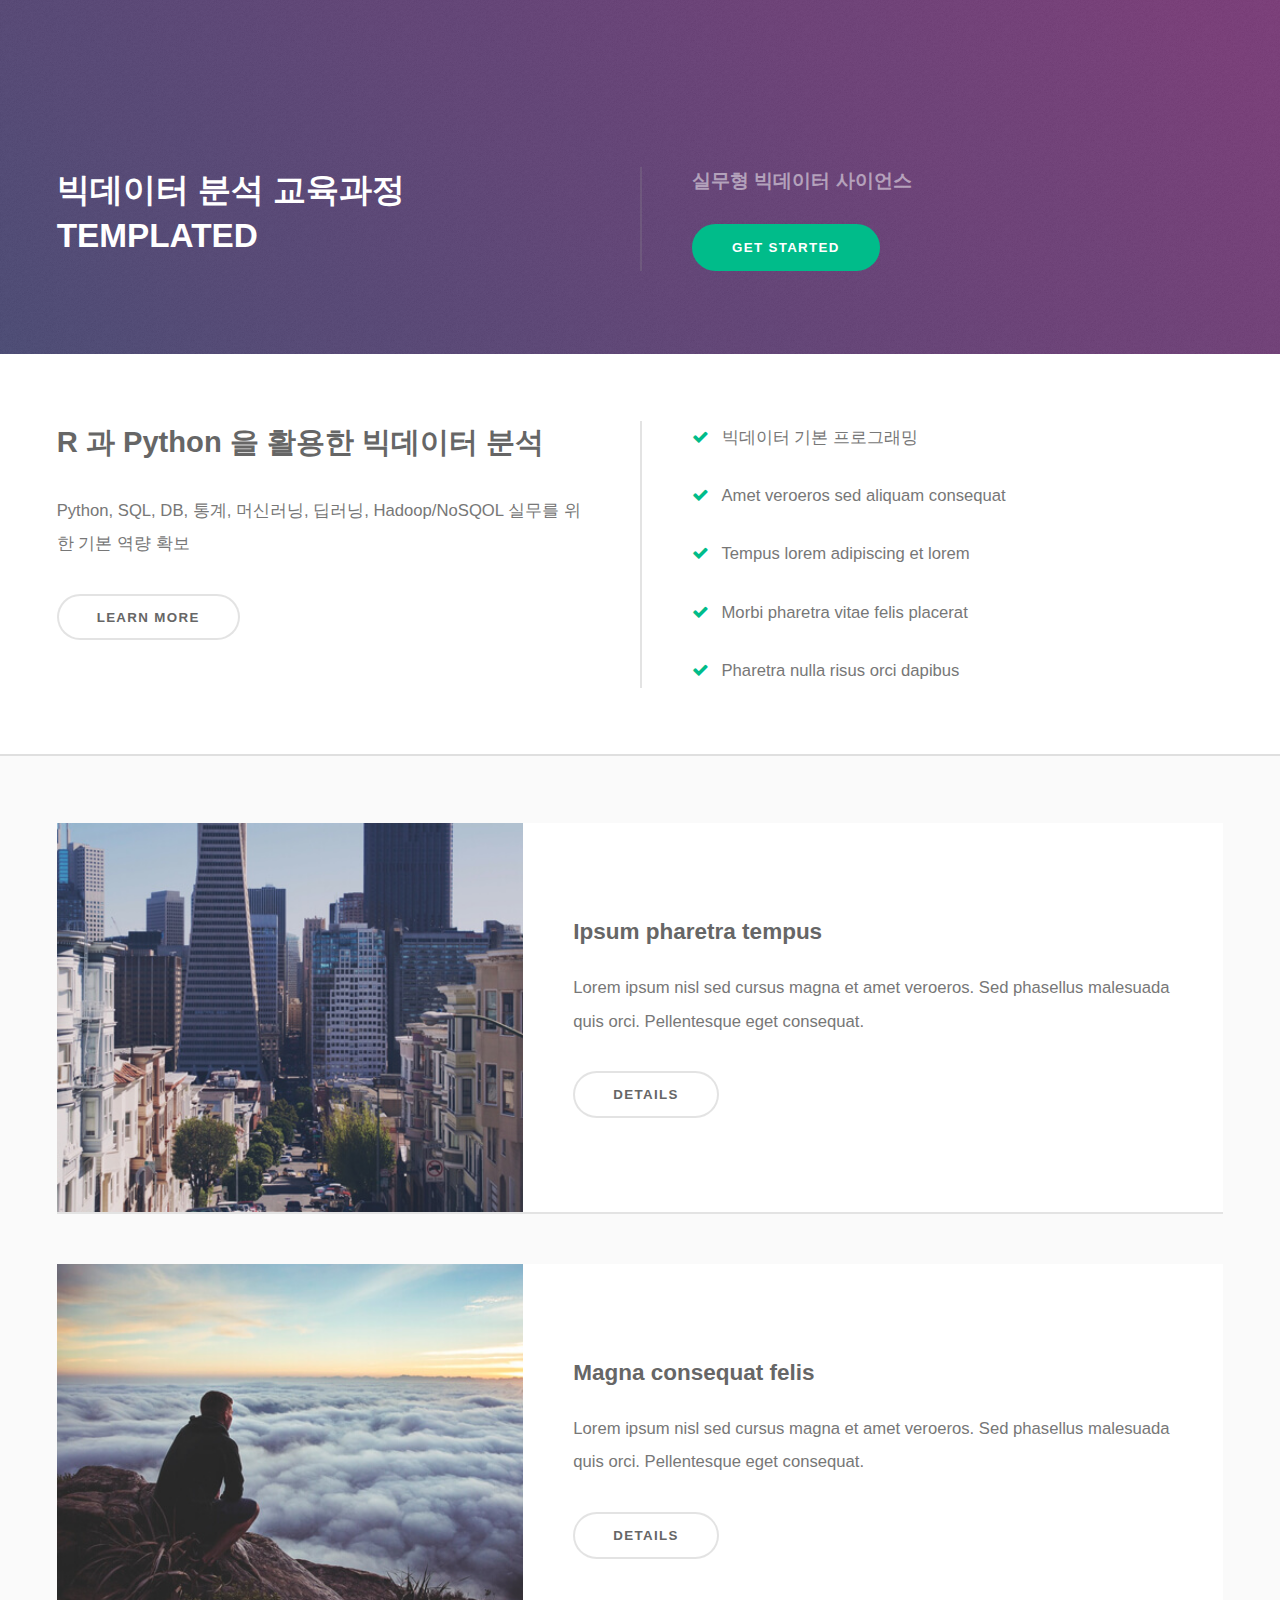
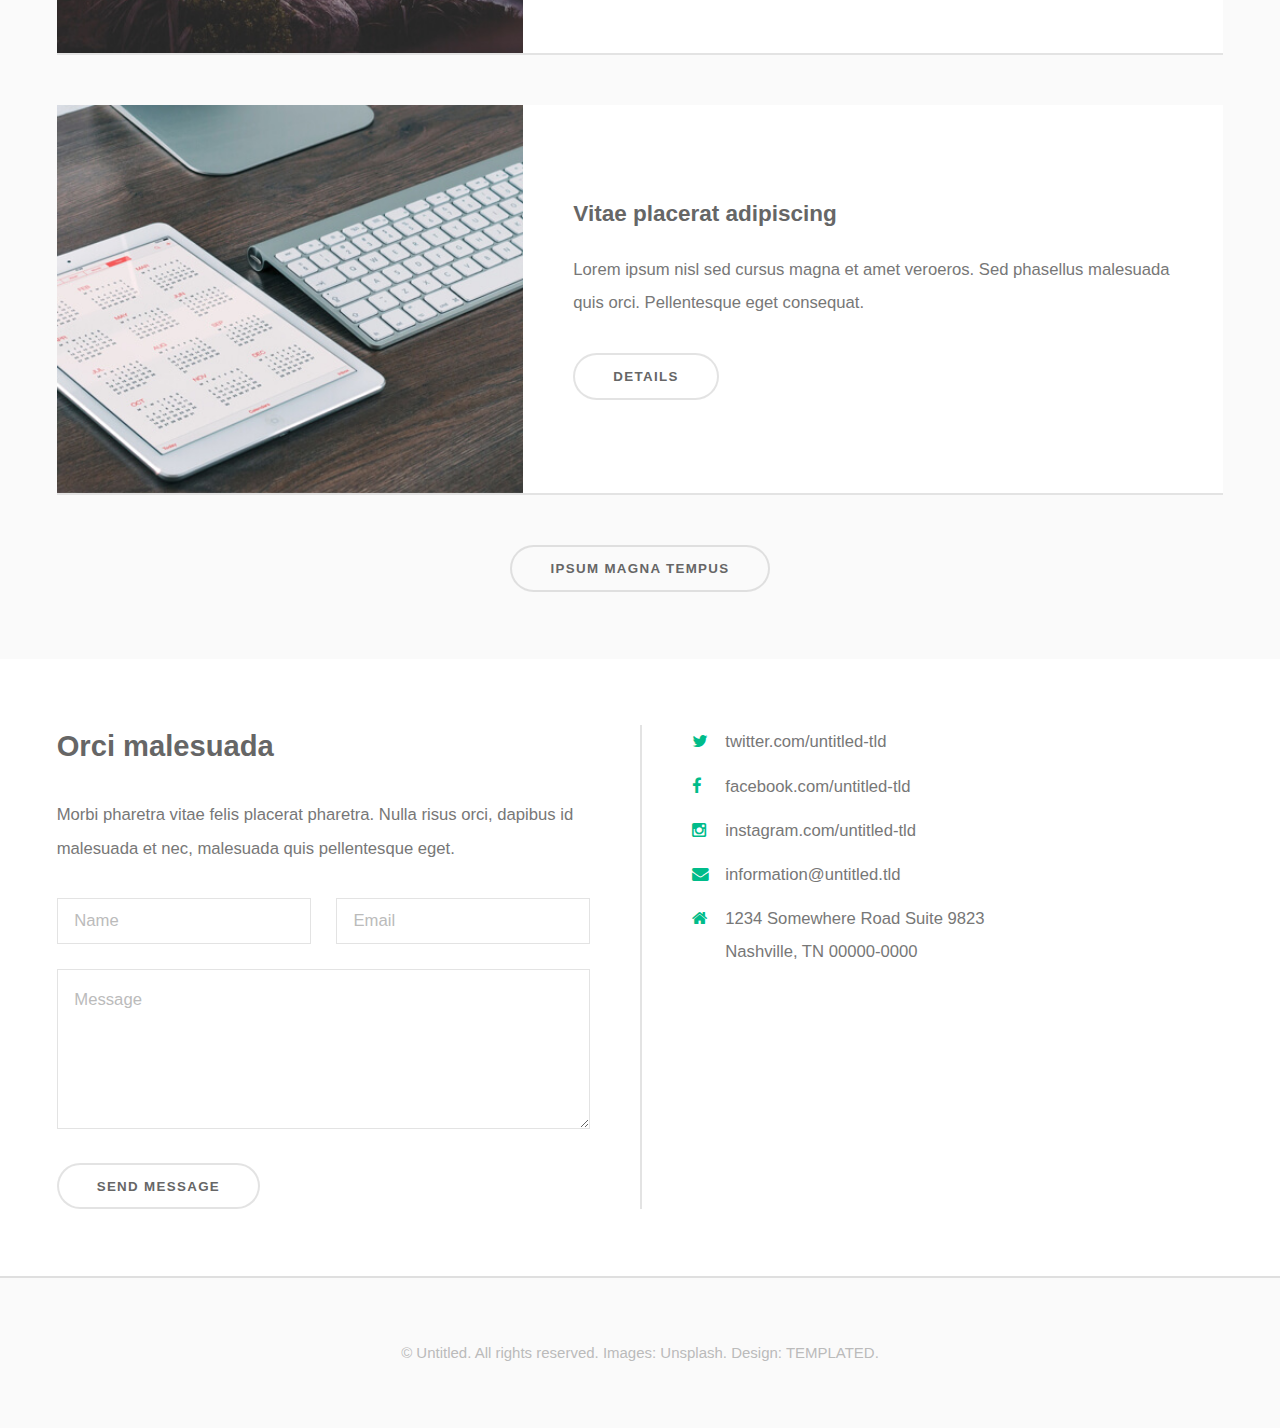
==== index.html @ 3f47027a "Update index.html" ====
<!DOCTYPE HTML>
<!--
	Prism by TEMPLATED
	templated.co @templatedco
	Released for free under the Creative Commons Attribution 3.0 license (templated.co/license)
-->
<html>
	<head>
		<title>My portfolio</title>
		<meta charset="utf-8" />
		<meta name="viewport" content="width=device-width, initial-scale=1" />
		<!--[if lte IE 8]><script src="assets/js/ie/html5shiv.js"></script><![endif]-->
		<link rel="stylesheet" href="assets/css/main.css" />
		<!--[if lte IE 9]><link rel="stylesheet" href="assets/css/ie9.css" /><![endif]-->
	</head>
	<body>

		<!-- Banner -->
			<section id="banner">
				<div class="inner split">
					<section>
						<h2>빅데이터 분석 교육과정 <a href="http://templated.co">TEMPLATED</a></h2>
					</section>
					<section>
						<p>실무형 빅데이터 사이언스</p>
						<ul class="actions">
							<li><a href="#" class="button special">Get started</a></li>
						</ul>
					</section>
				</div>
			</section>

		<!-- One -->
			<section id="one" class="wrapper">
				<div class="inner split">
					<section>
						<h2>R 과 Python 을 활용한 빅데이터 분석</h2>
						<p>Python, SQL, DB, 통계, 머신러닝, 딥러닝, Hadoop/NoSQOL 실무를 위한 기본 역량 확보</p>
						<ul class="actions">
							<li><a href="#" class="button alt">Learn more</a></li>
						</ul>
					</section>
					<section>
						<ul class="checklist">
							<li>빅데이터 기본 프로그래밍</li>
							<li>Amet veroeros sed aliquam consequat</li>
							<li>Tempus lorem adipiscing et lorem</li>
							<li>Morbi pharetra vitae felis placerat</li>
							<li>Pharetra nulla risus orci dapibus</li>
						</ul>
					</section>
				</div>
			</section>

		<!-- Two -->
			<section id="two" class="wrapper style2 alt">
				<div class="inner">
					<div class="spotlight">
						<div class="image">
							<img src="images/pic01.jpg" alt="" />
						</div>
						<div class="content">
							<h3>Ipsum pharetra tempus</h3>
							<p>Lorem ipsum nisl sed cursus magna et amet veroeros. Sed phasellus malesuada quis orci. Pellentesque eget consequat.</p>
							<ul class="actions">
								<li><a href="#" class="button alt">Details</a></li>
							</ul>
						</div>
					</div>
					<div class="spotlight">
						<div class="image">
							<img src="images/pic02.jpg" alt="" />
						</div>
						<div class="content">
							<h3>Magna consequat felis</h3>
							<p>Lorem ipsum nisl sed cursus magna et amet veroeros. Sed phasellus malesuada quis orci. Pellentesque eget consequat.</p>
							<ul class="actions">
								<li><a href="#" class="button alt">Details</a></li>
							</ul>
						</div>
					</div>
					<div class="spotlight">
						<div class="image">
							<img src="images/pic03.jpg" alt="" />
						</div>
						<div class="content">
							<h3>Vitae placerat adipiscing</h3>
							<p>Lorem ipsum nisl sed cursus magna et amet veroeros. Sed phasellus malesuada quis orci. Pellentesque eget consequat.</p>
							<ul class="actions">
								<li><a href="#" class="button alt">Details</a></li>
							</ul>
						</div>
					</div>
					<ul class="actions special">
						<li><a href="#" class="button alt">Ipsum magna tempus</a></li>
					</ul>
				</div>
			</section>

		<!-- Contact -->
			<section id="contact" class="wrapper">
				<div class="inner split">
					<section>
						<h2>Orci malesuada</h2>
						<p>Morbi pharetra vitae felis placerat pharetra. Nulla risus orci, dapibus id malesuada et nec, malesuada quis pellentesque eget.</p>
						<form action="#" class="alt" method="POST">
							<div class="row uniform">
								<div class="6u 12u$(xsmall)">
									<input name="name" placeholder="Name" type="text">
								</div>
								<div class="6u$ 12u$(xsmall)">
									<input name="email" placeholder="Email" type="email">
								</div>
								<div class="12u$">
									<textarea name="message" placeholder="Message" rows="4"></textarea>
 								</div>
 							</div>
 							<ul class="actions">
 								<li><input class="alt" value="Send message" type="submit"></li>
 							</ul>
 						</form>
					</section>
					<section>
						<ul class="contact">
							<li class="fa-twitter"><a href="#">twitter.com/untitled-tld</a></li>
							<li class="fa-facebook"><a href="#">facebook.com/untitled-tld</a></li>
							<li class="fa-instagram"><a href="#">instagram.com/untitled-tld</a></li>
							<li class="fa-envelope"><a href="#">information@untitled.tld</a></li>
							<li class="fa-home">1234 Somewhere Road Suite 9823<br/>Nashville, TN 00000-0000</li>
						</ul>
					</section>
				</div>
			</section>

		<!-- Footer -->
			<footer id="footer">
				<div class="copyright">
					&copy; Untitled. All rights reserved. Images: <a href="http://unsplash.com">Unsplash</a>. Design: <a href="http://templated.co">TEMPLATED</a>.
				</div>
			</footer>

		<!-- Scripts -->
			<script src="assets/js/jquery.min.js"></script>
			<script src="assets/js/skel.min.js"></script>
			<script src="assets/js/util.js"></script>
			<!--[if lte IE 8]><script src="assets/js/ie/respond.min.js"></script><![endif]-->
			<script src="assets/js/main.js"></script>

	</body>
</html>
---- assets/css/main.css ----
@import url(font-awesome.min.css);

/*
	Prism by TEMPLATED
	templated.co @templatedco
	Released for free under the Creative Commons Attribution 3.0 license (templated.co/license)
*/

/* Reset */

	html, body, div, span, applet, object, iframe, h1, h2, h3, h4, h5, h6, p, blockquote, pre, a, abbr, acronym, address, big, cite, code, del, dfn, em, img, ins, kbd, q, s, samp, small, strike, strong, sub, sup, tt, var, b, u, i, center, dl, dt, dd, ol, ul, li, fieldset, form, label, legend, table, caption, tbody, tfoot, thead, tr, th, td, article, aside, canvas, details, embed, figure, figcaption, footer, header, hgroup, menu, nav, output, ruby, section, summary, time, mark, audio, video {
		margin: 0;
		padding: 0;
		border: 0;
		font-size: 100%;
		font: inherit;
		vertical-align: baseline;
	}

	article, aside, details, figcaption, figure, footer, header, hgroup, menu, nav, section {
		display: block;
	}

	body {
		line-height: 1;
	}

	ol, ul {
		list-style: none;
	}

	blockquote, q {
		quotes: none;
	}

	blockquote:before, blockquote:after, q:before, q:after {
		content: '';
		content: none;
	}

	table {
		border-collapse: collapse;
		border-spacing: 0;
	}

	body {
		-webkit-text-size-adjust: none;
	}

/* Box Model */

	*, *:before, *:after {
		-moz-box-sizing: border-box;
		-webkit-box-sizing: border-box;
		box-sizing: border-box;
	}

/* Grid */

	.row {
		border-bottom: solid 1px transparent;
		-moz-box-sizing: border-box;
		-webkit-box-sizing: border-box;
		box-sizing: border-box;
	}

	.row > * {
		float: left;
		-moz-box-sizing: border-box;
		-webkit-box-sizing: border-box;
		box-sizing: border-box;
	}

	.row:after, .row:before {
		content: '';
		display: block;
		clear: both;
		height: 0;
	}

	.row.uniform > * > :first-child {
		margin-top: 0;
	}

	.row.uniform > * > :last-child {
		margin-bottom: 0;
	}

	.row.\30 \25 > * {
		padding: 0 0 0 0em;
	}

	.row.\30 \25 {
		margin: 0 0 -1px 0em;
	}

	.row.uniform.\30 \25 > * {
		padding: 0em 0 0 0em;
	}

	.row.uniform.\30 \25 {
		margin: 0em 0 -1px 0em;
	}

	.row > * {
		padding: 0 0 0 2em;
	}

	.row {
		margin: 0 0 -1px -2em;
	}

	.row.uniform > * {
		padding: 2em 0 0 2em;
	}

	.row.uniform {
		margin: -2em 0 -1px -2em;
	}

	.row.\32 00\25 > * {
		padding: 0 0 0 4em;
	}

	.row.\32 00\25 {
		margin: 0 0 -1px -4em;
	}

	.row.uniform.\32 00\25 > * {
		padding: 4em 0 0 4em;
	}

	.row.uniform.\32 00\25 {
		margin: -4em 0 -1px -4em;
	}

	.row.\31 50\25 > * {
		padding: 0 0 0 3em;
	}

	.row.\31 50\25 {
		margin: 0 0 -1px -3em;
	}

	.row.uniform.\31 50\25 > * {
		padding: 3em 0 0 3em;
	}

	.row.uniform.\31 50\25 {
		margin: -3em 0 -1px -3em;
	}

	.row.\35 0\25 > * {
		padding: 0 0 0 1em;
	}

	.row.\35 0\25 {
		margin: 0 0 -1px -1em;
	}

	.row.uniform.\35 0\25 > * {
		padding: 1em 0 0 1em;
	}

	.row.uniform.\35 0\25 {
		margin: -1em 0 -1px -1em;
	}

	.row.\32 5\25 > * {
		padding: 0 0 0 0.5em;
	}

	.row.\32 5\25 {
		margin: 0 0 -1px -0.5em;
	}

	.row.uniform.\32 5\25 > * {
		padding: 0.5em 0 0 0.5em;
	}

	.row.uniform.\32 5\25 {
		margin: -0.5em 0 -1px -0.5em;
	}

	.\31 2u, .\31 2u\24 {
		width: 100%;
		clear: none;
		margin-left: 0;
	}

	.\31 1u, .\31 1u\24 {
		width: 91.6666666667%;
		clear: none;
		margin-left: 0;
	}

	.\31 0u, .\31 0u\24 {
		width: 83.3333333333%;
		clear: none;
		margin-left: 0;
	}

	.\39 u, .\39 u\24 {
		width: 75%;
		clear: none;
		margin-left: 0;
	}

	.\38 u, .\38 u\24 {
		width: 66.6666666667%;
		clear: none;
		margin-left: 0;
	}

	.\37 u, .\37 u\24 {
		width: 58.3333333333%;
		clear: none;
		margin-left: 0;
	}

	.\36 u, .\36 u\24 {
		width: 50%;
		clear: none;
		margin-left: 0;
	}

	.\35 u, .\35 u\24 {
		width: 41.6666666667%;
		clear: none;
		margin-left: 0;
	}

	.\34 u, .\34 u\24 {
		width: 33.3333333333%;
		clear: none;
		margin-left: 0;
	}

	.\33 u, .\33 u\24 {
		width: 25%;
		clear: none;
		margin-left: 0;
	}

	.\32 u, .\32 u\24 {
		width: 16.6666666667%;
		clear: none;
		margin-left: 0;
	}

	.\31 u, .\31 u\24 {
		width: 8.3333333333%;
		clear: none;
		margin-left: 0;
	}

	.\31 2u\24 + *,
	.\31 1u\24 + *,
	.\31 0u\24 + *,
	.\39 u\24 + *,
	.\38 u\24 + *,
	.\37 u\24 + *,
	.\36 u\24 + *,
	.\35 u\24 + *,
	.\34 u\24 + *,
	.\33 u\24 + *,
	.\32 u\24 + *,
	.\31 u\24 + * {
		clear: left;
	}

	.\-11u {
		margin-left: 91.66667%;
	}

	.\-10u {
		margin-left: 83.33333%;
	}

	.\-9u {
		margin-left: 75%;
	}

	.\-8u {
		margin-left: 66.66667%;
	}

	.\-7u {
		margin-left: 58.33333%;
	}

	.\-6u {
		margin-left: 50%;
	}

	.\-5u {
		margin-left: 41.66667%;
	}

	.\-4u {
		margin-left: 33.33333%;
	}

	.\-3u {
		margin-left: 25%;
	}

	.\-2u {
		margin-left: 16.66667%;
	}

	.\-1u {
		margin-left: 8.33333%;
	}

	@media screen and (max-width: 1680px) {

		.row > * {
			padding: 0 0 0 2em;
		}

		.row {
			margin: 0 0 -1px -2em;
		}

		.row.uniform > * {
			padding: 2em 0 0 2em;
		}

		.row.uniform {
			margin: -2em 0 -1px -2em;
		}

		.row.\32 00\25 > * {
			padding: 0 0 0 4em;
		}

		.row.\32 00\25 {
			margin: 0 0 -1px -4em;
		}

		.row.uniform.\32 00\25 > * {
			padding: 4em 0 0 4em;
		}

		.row.uniform.\32 00\25 {
			margin: -4em 0 -1px -4em;
		}

		.row.\31 50\25 > * {
			padding: 0 0 0 3em;
		}

		.row.\31 50\25 {
			margin: 0 0 -1px -3em;
		}

		.row.uniform.\31 50\25 > * {
			padding: 3em 0 0 3em;
		}

		.row.uniform.\31 50\25 {
			margin: -3em 0 -1px -3em;
		}

		.row.\35 0\25 > * {
			padding: 0 0 0 1em;
		}

		.row.\35 0\25 {
			margin: 0 0 -1px -1em;
		}

		.row.uniform.\35 0\25 > * {
			padding: 1em 0 0 1em;
		}

		.row.uniform.\35 0\25 {
			margin: -1em 0 -1px -1em;
		}

		.row.\32 5\25 > * {
			padding: 0 0 0 0.5em;
		}

		.row.\32 5\25 {
			margin: 0 0 -1px -0.5em;
		}

		.row.uniform.\32 5\25 > * {
			padding: 0.5em 0 0 0.5em;
		}

		.row.uniform.\32 5\25 {
			margin: -0.5em 0 -1px -0.5em;
		}

		.\31 2u\28xlarge\29, .\31 2u\24\28xlarge\29 {
			width: 100%;
			clear: none;
			margin-left: 0;
		}

		.\31 1u\28xlarge\29, .\31 1u\24\28xlarge\29 {
			width: 91.6666666667%;
			clear: none;
			margin-left: 0;
		}

		.\31 0u\28xlarge\29, .\31 0u\24\28xlarge\29 {
			width: 83.3333333333%;
			clear: none;
			margin-left: 0;
		}

		.\39 u\28xlarge\29, .\39 u\24\28xlarge\29 {
			width: 75%;
			clear: none;
			margin-left: 0;
		}

		.\38 u\28xlarge\29, .\38 u\24\28xlarge\29 {
			width: 66.6666666667%;
			clear: none;
			margin-left: 0;
		}

		.\37 u\28xlarge\29, .\37 u\24\28xlarge\29 {
			width: 58.3333333333%;
			clear: none;
			margin-left: 0;
		}

		.\36 u\28xlarge\29, .\36 u\24\28xlarge\29 {
			width: 50%;
			clear: none;
			margin-left: 0;
		}

		.\35 u\28xlarge\29, .\35 u\24\28xlarge\29 {
			width: 41.6666666667%;
			clear: none;
			margin-left: 0;
		}

		.\34 u\28xlarge\29, .\34 u\24\28xlarge\29 {
			width: 33.3333333333%;
			clear: none;
			margin-left: 0;
		}

		.\33 u\28xlarge\29, .\33 u\24\28xlarge\29 {
			width: 25%;
			clear: none;
			margin-left: 0;
		}

		.\32 u\28xlarge\29, .\32 u\24\28xlarge\29 {
			width: 16.6666666667%;
			clear: none;
			margin-left: 0;
		}

		.\31 u\28xlarge\29, .\31 u\24\28xlarge\29 {
			width: 8.3333333333%;
			clear: none;
			margin-left: 0;
		}

		.\31 2u\24\28xlarge\29 + *,
		.\31 1u\24\28xlarge\29 + *,
		.\31 0u\24\28xlarge\29 + *,
		.\39 u\24\28xlarge\29 + *,
		.\38 u\24\28xlarge\29 + *,
		.\37 u\24\28xlarge\29 + *,
		.\36 u\24\28xlarge\29 + *,
		.\35 u\24\28xlarge\29 + *,
		.\34 u\24\28xlarge\29 + *,
		.\33 u\24\28xlarge\29 + *,
		.\32 u\24\28xlarge\29 + *,
		.\31 u\24\28xlarge\29 + * {
			clear: left;
		}

		.\-11u\28xlarge\29 {
			margin-left: 91.66667%;
		}

		.\-10u\28xlarge\29 {
			margin-left: 83.33333%;
		}

		.\-9u\28xlarge\29 {
			margin-left: 75%;
		}

		.\-8u\28xlarge\29 {
			margin-left: 66.66667%;
		}

		.\-7u\28xlarge\29 {
			margin-left: 58.33333%;
		}

		.\-6u\28xlarge\29 {
			margin-left: 50%;
		}

		.\-5u\28xlarge\29 {
			margin-left: 41.66667%;
		}

		.\-4u\28xlarge\29 {
			margin-left: 33.33333%;
		}

		.\-3u\28xlarge\29 {
			margin-left: 25%;
		}

		.\-2u\28xlarge\29 {
			margin-left: 16.66667%;
		}

		.\-1u\28xlarge\29 {
			margin-left: 8.33333%;
		}

	}

	@media screen and (max-width: 1366px) {

		.row > * {
			padding: 0 0 0 1.5em;
		}

		.row {
			margin: 0 0 -1px -1.5em;
		}

		.row.uniform > * {
			padding: 1.5em 0 0 1.5em;
		}

		.row.uniform {
			margin: -1.5em 0 -1px -1.5em;
		}

		.row.\32 00\25 > * {
			padding: 0 0 0 3em;
		}

		.row.\32 00\25 {
			margin: 0 0 -1px -3em;
		}

		.row.uniform.\32 00\25 > * {
			padding: 3em 0 0 3em;
		}

		.row.uniform.\32 00\25 {
			margin: -3em 0 -1px -3em;
		}

		.row.\31 50\25 > * {
			padding: 0 0 0 2.25em;
		}

		.row.\31 50\25 {
			margin: 0 0 -1px -2.25em;
		}

		.row.uniform.\31 50\25 > * {
			padding: 2.25em 0 0 2.25em;
		}

		.row.uniform.\31 50\25 {
			margin: -2.25em 0 -1px -2.25em;
		}

		.row.\35 0\25 > * {
			padding: 0 0 0 0.75em;
		}

		.row.\35 0\25 {
			margin: 0 0 -1px -0.75em;
		}

		.row.uniform.\35 0\25 > * {
			padding: 0.75em 0 0 0.75em;
		}

		.row.uniform.\35 0\25 {
			margin: -0.75em 0 -1px -0.75em;
		}

		.row.\32 5\25 > * {
			padding: 0 0 0 0.375em;
		}

		.row.\32 5\25 {
			margin: 0 0 -1px -0.375em;
		}

		.row.uniform.\32 5\25 > * {
			padding: 0.375em 0 0 0.375em;
		}

		.row.uniform.\32 5\25 {
			margin: -0.375em 0 -1px -0.375em;
		}

		.\31 2u\28large\29, .\31 2u\24\28large\29 {
			width: 100%;
			clear: none;
			margin-left: 0;
		}

		.\31 1u\28large\29, .\31 1u\24\28large\29 {
			width: 91.6666666667%;
			clear: none;
			margin-left: 0;
		}

		.\31 0u\28large\29, .\31 0u\24\28large\29 {
			width: 83.3333333333%;
			clear: none;
			margin-left: 0;
		}

		.\39 u\28large\29, .\39 u\24\28large\29 {
			width: 75%;
			clear: none;
			margin-left: 0;
		}

		.\38 u\28large\29, .\38 u\24\28large\29 {
			width: 66.6666666667%;
			clear: none;
			margin-left: 0;
		}

		.\37 u\28large\29, .\37 u\24\28large\29 {
			width: 58.3333333333%;
			clear: none;
			margin-left: 0;
		}

		.\36 u\28large\29, .\36 u\24\28large\29 {
			width: 50%;
			clear: none;
			margin-left: 0;
		}

		.\35 u\28large\29, .\35 u\24\28large\29 {
			width: 41.6666666667%;
			clear: none;
			margin-left: 0;
		}

		.\34 u\28large\29, .\34 u\24\28large\29 {
			width: 33.3333333333%;
			clear: none;
			margin-left: 0;
		}

		.\33 u\28large\29, .\33 u\24\28large\29 {
			width: 25%;
			clear: none;
			margin-left: 0;
		}

		.\32 u\28large\29, .\32 u\24\28large\29 {
			width: 16.6666666667%;
			clear: none;
			margin-left: 0;
		}

		.\31 u\28large\29, .\31 u\24\28large\29 {
			width: 8.3333333333%;
			clear: none;
			margin-left: 0;
		}

		.\31 2u\24\28large\29 + *,
		.\31 1u\24\28large\29 + *,
		.\31 0u\24\28large\29 + *,
		.\39 u\24\28large\29 + *,
		.\38 u\24\28large\29 + *,
		.\37 u\24\28large\29 + *,
		.\36 u\24\28large\29 + *,
		.\35 u\24\28large\29 + *,
		.\34 u\24\28large\29 + *,
		.\33 u\24\28large\29 + *,
		.\32 u\24\28large\29 + *,
		.\31 u\24\28large\29 + * {
			clear: left;
		}

		.\-11u\28large\29 {
			margin-left: 91.66667%;
		}

		.\-10u\28large\29 {
			margin-left: 83.33333%;
		}

		.\-9u\28large\29 {
			margin-left: 75%;
		}

		.\-8u\28large\29 {
			margin-left: 66.66667%;
		}

		.\-7u\28large\29 {
			margin-left: 58.33333%;
		}

		.\-6u\28large\29 {
			margin-left: 50%;
		}

		.\-5u\28large\29 {
			margin-left: 41.66667%;
		}

		.\-4u\28large\29 {
			margin-left: 33.33333%;
		}

		.\-3u\28large\29 {
			margin-left: 25%;
		}

		.\-2u\28large\29 {
			margin-left: 16.66667%;
		}

		.\-1u\28large\29 {
			margin-left: 8.33333%;
		}

	}

	@media screen and (max-width: 980px) {

		.row > * {
			padding: 0 0 0 1.5em;
		}

		.row {
			margin: 0 0 -1px -1.5em;
		}

		.row.uniform > * {
			padding: 1.5em 0 0 1.5em;
		}

		.row.uniform {
			margin: -1.5em 0 -1px -1.5em;
		}

		.row.\32 00\25 > * {
			padding: 0 0 0 3em;
		}

		.row.\32 00\25 {
			margin: 0 0 -1px -3em;
		}

		.row.uniform.\32 00\25 > * {
			padding: 3em 0 0 3em;
		}

		.row.uniform.\32 00\25 {
			margin: -3em 0 -1px -3em;
		}

		.row.\31 50\25 > * {
			padding: 0 0 0 2.25em;
		}

		.row.\31 50\25 {
			margin: 0 0 -1px -2.25em;
		}

		.row.uniform.\31 50\25 > * {
			padding: 2.25em 0 0 2.25em;
		}

		.row.uniform.\31 50\25 {
			margin: -2.25em 0 -1px -2.25em;
		}

		.row.\35 0\25 > * {
			padding: 0 0 0 0.75em;
		}

		.row.\35 0\25 {
			margin: 0 0 -1px -0.75em;
		}

		.row.uniform.\35 0\25 > * {
			padding: 0.75em 0 0 0.75em;
		}

		.row.uniform.\35 0\25 {
			margin: -0.75em 0 -1px -0.75em;
		}

		.row.\32 5\25 > * {
			padding: 0 0 0 0.375em;
		}

		.row.\32 5\25 {
			margin: 0 0 -1px -0.375em;
		}

		.row.uniform.\32 5\25 > * {
			padding: 0.375em 0 0 0.375em;
		}

		.row.uniform.\32 5\25 {
			margin: -0.375em 0 -1px -0.375em;
		}

		.\31 2u\28medium\29, .\31 2u\24\28medium\29 {
			width: 100%;
			clear: none;
			margin-left: 0;
		}

		.\31 1u\28medium\29, .\31 1u\24\28medium\29 {
			width: 91.6666666667%;
			clear: none;
			margin-left: 0;
		}

		.\31 0u\28medium\29, .\31 0u\24\28medium\29 {
			width: 83.3333333333%;
			clear: none;
			margin-left: 0;
		}

		.\39 u\28medium\29, .\39 u\24\28medium\29 {
			width: 75%;
			clear: none;
			margin-left: 0;
		}

		.\38 u\28medium\29, .\38 u\24\28medium\29 {
			width: 66.6666666667%;
			clear: none;
			margin-left: 0;
		}

		.\37 u\28medium\29, .\37 u\24\28medium\29 {
			width: 58.3333333333%;
			clear: none;
			margin-left: 0;
		}

		.\36 u\28medium\29, .\36 u\24\28medium\29 {
			width: 50%;
			clear: none;
			margin-left: 0;
		}

		.\35 u\28medium\29, .\35 u\24\28medium\29 {
			width: 41.6666666667%;
			clear: none;
			margin-left: 0;
		}

		.\34 u\28medium\29, .\34 u\24\28medium\29 {
			width: 33.3333333333%;
			clear: none;
			margin-left: 0;
		}

		.\33 u\28medium\29, .\33 u\24\28medium\29 {
			width: 25%;
			clear: none;
			margin-left: 0;
		}

		.\32 u\28medium\29, .\32 u\24\28medium\29 {
			width: 16.6666666667%;
			clear: none;
			margin-left: 0;
		}

		.\31 u\28medium\29, .\31 u\24\28medium\29 {
			width: 8.3333333333%;
			clear: none;
			margin-left: 0;
		}

		.\31 2u\24\28medium\29 + *,
		.\31 1u\24\28medium\29 + *,
		.\31 0u\24\28medium\29 + *,
		.\39 u\24\28medium\29 + *,
		.\38 u\24\28medium\29 + *,
		.\37 u\24\28medium\29 + *,
		.\36 u\24\28medium\29 + *,
		.\35 u\24\28medium\29 + *,
		.\34 u\24\28medium\29 + *,
		.\33 u\24\28medium\29 + *,
		.\32 u\24\28medium\29 + *,
		.\31 u\24\28medium\29 + * {
			clear: left;
		}

		.\-11u\28medium\29 {
			margin-left: 91.66667%;
		}

		.\-10u\28medium\29 {
			margin-left: 83.33333%;
		}

		.\-9u\28medium\29 {
			margin-left: 75%;
		}

		.\-8u\28medium\29 {
			margin-left: 66.66667%;
		}

		.\-7u\28medium\29 {
			margin-left: 58.33333%;
		}

		.\-6u\28medium\29 {
			margin-left: 50%;
		}

		.\-5u\28medium\29 {
			margin-left: 41.66667%;
		}

		.\-4u\28medium\29 {
			margin-left: 33.33333%;
		}

		.\-3u\28medium\29 {
			margin-left: 25%;
		}

		.\-2u\28medium\29 {
			margin-left: 16.66667%;
		}

		.\-1u\28medium\29 {
			margin-left: 8.33333%;
		}

	}

	@media screen and (max-width: 736px) {

		.row > * {
			padding: 0 0 0 1.25em;
		}

		.row {
			margin: 0 0 -1px -1.25em;
		}

		.row.uniform > * {
			padding: 1.25em 0 0 1.25em;
		}

		.row.uniform {
			margin: -1.25em 0 -1px -1.25em;
		}

		.row.\32 00\25 > * {
			padding: 0 0 0 2.5em;
		}

		.row.\32 00\25 {
			margin: 0 0 -1px -2.5em;
		}

		.row.uniform.\32 00\25 > * {
			padding: 2.5em 0 0 2.5em;
		}

		.row.uniform.\32 00\25 {
			margin: -2.5em 0 -1px -2.5em;
		}

		.row.\31 50\25 > * {
			padding: 0 0 0 1.875em;
		}

		.row.\31 50\25 {
			margin: 0 0 -1px -1.875em;
		}

		.row.uniform.\31 50\25 > * {
			padding: 1.875em 0 0 1.875em;
		}

		.row.uniform.\31 50\25 {
			margin: -1.875em 0 -1px -1.875em;
		}

		.row.\35 0\25 > * {
			padding: 0 0 0 0.625em;
		}

		.row.\35 0\25 {
			margin: 0 0 -1px -0.625em;
		}

		.row.uniform.\35 0\25 > * {
			padding: 0.625em 0 0 0.625em;
		}

		.row.uniform.\35 0\25 {
			margin: -0.625em 0 -1px -0.625em;
		}

		.row.\32 5\25 > * {
			padding: 0 0 0 0.3125em;
		}

		.row.\32 5\25 {
			margin: 0 0 -1px -0.3125em;
		}

		.row.uniform.\32 5\25 > * {
			padding: 0.3125em 0 0 0.3125em;
		}

		.row.uniform.\32 5\25 {
			margin: -0.3125em 0 -1px -0.3125em;
		}

		.\31 2u\28small\29, .\31 2u\24\28small\29 {
			width: 100%;
			clear: none;
			margin-left: 0;
		}

		.\31 1u\28small\29, .\31 1u\24\28small\29 {
			width: 91.6666666667%;
			clear: none;
			margin-left: 0;
		}

		.\31 0u\28small\29, .\31 0u\24\28small\29 {
			width: 83.3333333333%;
			clear: none;
			margin-left: 0;
		}

		.\39 u\28small\29, .\39 u\24\28small\29 {
			width: 75%;
			clear: none;
			margin-left: 0;
		}

		.\38 u\28small\29, .\38 u\24\28small\29 {
			width: 66.6666666667%;
			clear: none;
			margin-left: 0;
		}

		.\37 u\28small\29, .\37 u\24\28small\29 {
			width: 58.3333333333%;
			clear: none;
			margin-left: 0;
		}

		.\36 u\28small\29, .\36 u\24\28small\29 {
			width: 50%;
			clear: none;
			margin-left: 0;
		}

		.\35 u\28small\29, .\35 u\24\28small\29 {
			width: 41.6666666667%;
			clear: none;
			margin-left: 0;
		}

		.\34 u\28small\29, .\34 u\24\28small\29 {
			width: 33.3333333333%;
			clear: none;
			margin-left: 0;
		}

		.\33 u\28small\29, .\33 u\24\28small\29 {
			width: 25%;
			clear: none;
			margin-left: 0;
		}

		.\32 u\28small\29, .\32 u\24\28small\29 {
			width: 16.6666666667%;
			clear: none;
			margin-left: 0;
		}

		.\31 u\28small\29, .\31 u\24\28small\29 {
			width: 8.3333333333%;
			clear: none;
			margin-left: 0;
		}

		.\31 2u\24\28small\29 + *,
		.\31 1u\24\28small\29 + *,
		.\31 0u\24\28small\29 + *,
		.\39 u\24\28small\29 + *,
		.\38 u\24\28small\29 + *,
		.\37 u\24\28small\29 + *,
		.\36 u\24\28small\29 + *,
		.\35 u\24\28small\29 + *,
		.\34 u\24\28small\29 + *,
		.\33 u\24\28small\29 + *,
		.\32 u\24\28small\29 + *,
		.\31 u\24\28small\29 + * {
			clear: left;
		}

		.\-11u\28small\29 {
			margin-left: 91.66667%;
		}

		.\-10u\28small\29 {
			margin-left: 83.33333%;
		}

		.\-9u\28small\29 {
			margin-left: 75%;
		}

		.\-8u\28small\29 {
			margin-left: 66.66667%;
		}

		.\-7u\28small\29 {
			margin-left: 58.33333%;
		}

		.\-6u\28small\29 {
			margin-left: 50%;
		}

		.\-5u\28small\29 {
			margin-left: 41.66667%;
		}

		.\-4u\28small\29 {
			margin-left: 33.33333%;
		}

		.\-3u\28small\29 {
			margin-left: 25%;
		}

		.\-2u\28small\29 {
			margin-left: 16.66667%;
		}

		.\-1u\28small\29 {
			margin-left: 8.33333%;
		}

	}

	@media screen and (max-width: 480px) {

		.row > * {
			padding: 0 0 0 1.25em;
		}

		.row {
			margin: 0 0 -1px -1.25em;
		}

		.row.uniform > * {
			padding: 1.25em 0 0 1.25em;
		}

		.row.uniform {
			margin: -1.25em 0 -1px -1.25em;
		}

		.row.\32 00\25 > * {
			padding: 0 0 0 2.5em;
		}

		.row.\32 00\25 {
			margin: 0 0 -1px -2.5em;
		}

		.row.uniform.\32 00\25 > * {
			padding: 2.5em 0 0 2.5em;
		}

		.row.uniform.\32 00\25 {
			margin: -2.5em 0 -1px -2.5em;
		}

		.row.\31 50\25 > * {
			padding: 0 0 0 1.875em;
		}

		.row.\31 50\25 {
			margin: 0 0 -1px -1.875em;
		}

		.row.uniform.\31 50\25 > * {
			padding: 1.875em 0 0 1.875em;
		}

		.row.uniform.\31 50\25 {
			margin: -1.875em 0 -1px -1.875em;
		}

		.row.\35 0\25 > * {
			padding: 0 0 0 0.625em;
		}

		.row.\35 0\25 {
			margin: 0 0 -1px -0.625em;
		}

		.row.uniform.\35 0\25 > * {
			padding: 0.625em 0 0 0.625em;
		}

		.row.uniform.\35 0\25 {
			margin: -0.625em 0 -1px -0.625em;
		}

		.row.\32 5\25 > * {
			padding: 0 0 0 0.3125em;
		}

		.row.\32 5\25 {
			margin: 0 0 -1px -0.3125em;
		}

		.row.uniform.\32 5\25 > * {
			padding: 0.3125em 0 0 0.3125em;
		}

		.row.uniform.\32 5\25 {
			margin: -0.3125em 0 -1px -0.3125em;
		}

		.\31 2u\28xsmall\29, .\31 2u\24\28xsmall\29 {
			width: 100%;
			clear: none;
			margin-left: 0;
		}

		.\31 1u\28xsmall\29, .\31 1u\24\28xsmall\29 {
			width: 91.6666666667%;
			clear: none;
			margin-left: 0;
		}

		.\31 0u\28xsmall\29, .\31 0u\24\28xsmall\29 {
			width: 83.3333333333%;
			clear: none;
			margin-left: 0;
		}

		.\39 u\28xsmall\29, .\39 u\24\28xsmall\29 {
			width: 75%;
			clear: none;
			margin-left: 0;
		}

		.\38 u\28xsmall\29, .\38 u\24\28xsmall\29 {
			width: 66.6666666667%;
			clear: none;
			margin-left: 0;
		}

		.\37 u\28xsmall\29, .\37 u\24\28xsmall\29 {
			width: 58.3333333333%;
			clear: none;
			margin-left: 0;
		}

		.\36 u\28xsmall\29, .\36 u\24\28xsmall\29 {
			width: 50%;
			clear: none;
			margin-left: 0;
		}

		.\35 u\28xsmall\29, .\35 u\24\28xsmall\29 {
			width: 41.6666666667%;
			clear: none;
			margin-left: 0;
		}

		.\34 u\28xsmall\29, .\34 u\24\28xsmall\29 {
			width: 33.3333333333%;
			clear: none;
			margin-left: 0;
		}

		.\33 u\28xsmall\29, .\33 u\24\28xsmall\29 {
			width: 25%;
			clear: none;
			margin-left: 0;
		}

		.\32 u\28xsmall\29, .\32 u\24\28xsmall\29 {
			width: 16.6666666667%;
			clear: none;
			margin-left: 0;
		}

		.\31 u\28xsmall\29, .\31 u\24\28xsmall\29 {
			width: 8.3333333333%;
			clear: none;
			margin-left: 0;
		}

		.\31 2u\24\28xsmall\29 + *,
		.\31 1u\24\28xsmall\29 + *,
		.\31 0u\24\28xsmall\29 + *,
		.\39 u\24\28xsmall\29 + *,
		.\38 u\24\28xsmall\29 + *,
		.\37 u\24\28xsmall\29 + *,
		.\36 u\24\28xsmall\29 + *,
		.\35 u\24\28xsmall\29 + *,
		.\34 u\24\28xsmall\29 + *,
		.\33 u\24\28xsmall\29 + *,
		.\32 u\24\28xsmall\29 + *,
		.\31 u\24\28xsmall\29 + * {
			clear: left;
		}

		.\-11u\28xsmall\29 {
			margin-left: 91.66667%;
		}

		.\-10u\28xsmall\29 {
			margin-left: 83.33333%;
		}

		.\-9u\28xsmall\29 {
			margin-left: 75%;
		}

		.\-8u\28xsmall\29 {
			margin-left: 66.66667%;
		}

		.\-7u\28xsmall\29 {
			margin-left: 58.33333%;
		}

		.\-6u\28xsmall\29 {
			margin-left: 50%;
		}

		.\-5u\28xsmall\29 {
			margin-left: 41.66667%;
		}

		.\-4u\28xsmall\29 {
			margin-left: 33.33333%;
		}

		.\-3u\28xsmall\29 {
			margin-left: 25%;
		}

		.\-2u\28xsmall\29 {
			margin-left: 16.66667%;
		}

		.\-1u\28xsmall\29 {
			margin-left: 8.33333%;
		}

	}

/* Basic */

	@-ms-viewport {
		width: device-width;
	}

	body {
		-ms-overflow-style: scrollbar;
	}

	@media screen and (max-width: 480px) {

		html, body {
			min-width: 320px;
		}

	}

	body {
		background: #fff;
	}

		body.is-loading *, body.is-loading *:before, body.is-loading *:after {
			-moz-animation: none !important;
			-webkit-animation: none !important;
			-ms-animation: none !important;
			animation: none !important;
			-moz-transition: none !important;
			-webkit-transition: none !important;
			-ms-transition: none !important;
			transition: none !important;
		}

/* Type */

	body {
		background-color: #fff;
		color: #777;
	}

	body, input, select, textarea {
		font-family: Arial, Helvetica, sans-serif;
		font-size: 13pt;
		font-weight: normal;
		line-height: 2;
	}

		@media screen and (max-width: 1680px) {

			body, input, select, textarea {
				font-size: 13.5pt;
			}

		}

		@media screen and (max-width: 1366px) {

			body, input, select, textarea {
				font-size: 12.5pt;
			}

		}

		@media screen and (max-width: 980px) {

			body, input, select, textarea {
				font-size: 12pt;
			}

		}

		@media screen and (max-width: 736px) {

			body, input, select, textarea {
				font-size: 11.5pt;
			}

		}

		@media screen and (max-width: 480px) {

			body, input, select, textarea {
				font-size: 11.5pt;
			}

		}

	a {
		-moz-transition: color 0.2s ease;
		-webkit-transition: color 0.2s ease;
		-ms-transition: color 0.2s ease;
		transition: color 0.2s ease;
		text-decoration: underline;
	}

		a:hover {
			color: #00BC8A !important;
			text-decoration: none;
		}

	strong, b {
		font-weight: bold;
	}

	em, i {
		font-style: italic;
	}

	p {
		margin: 0 0 2em 0;
	}

	h1, h2, h3, h4, h5, h6 {
		font-weight: bold;
		line-height: 1.5;
		margin: 0 0 1em 0;
	}

		h1 a, h2 a, h3 a, h4 a, h5 a, h6 a {
			color: inherit;
			text-decoration: none;
		}

	h2 {
		font-size: 1.75em;
	}

	h3 {
		font-size: 1.35em;
	}

	h4 {
		font-size: 1.1em;
	}

	h5 {
		font-size: 0.9em;
	}

	h6 {
		font-size: 0.7em;
	}

	sub {
		font-size: 0.8em;
		position: relative;
		top: 0.5em;
	}

	sup {
		font-size: 0.8em;
		position: relative;
		top: -0.5em;
	}

	blockquote {
		border-left: solid 4px;
		font-style: italic;
		margin: 0 0 2em 0;
		padding: 0.5em 0 0.5em 2em;
	}

	code {
		border-radius: 0;
		border: solid 1px;
		font-family: "Courier New", monospace;
		font-size: 0.9em;
		margin: 0 0.25em;
		padding: 0.25em 0.65em;
	}

	pre {
		-webkit-overflow-scrolling: touch;
		font-family: "Courier New", monospace;
		font-size: 0.9em;
		margin: 0 0 2em 0;
	}

		pre code {
			display: block;
			line-height: 1.75;
			padding: 1em 1.5em;
			overflow-x: auto;
		}

	hr {
		border: 0;
		border-bottom: solid 1px;
		margin: 2em 0;
	}

		hr.major {
			margin: 3em 0;
		}

	.align-left {
		text-align: left;
	}

	.align-center {
		text-align: center;
	}

	.align-right {
		text-align: right;
	}

	input, select, textarea {
		color: #666;
	}

	a {
		color: #00BC8A;
	}

	strong, b {
		color: #666;
	}

	h1, h2, h3, h4, h5, h6 {
		color: #666;
	}

	blockquote {
		border-left-color: rgba(144, 144, 144, 0.25);
	}

	code {
		background: rgba(144, 144, 144, 0.075);
		border-color: rgba(144, 144, 144, 0.25);
	}

	hr {
		border-bottom-color: rgba(144, 144, 144, 0.25);
	}

/* Box */

	.box {
		border-radius: 0;
		border: solid 1px;
		margin-bottom: 2em;
		padding: 1.5em;
	}

		.box > :last-child,
		.box > :last-child > :last-child,
		.box > :last-child > :last-child > :last-child {
			margin-bottom: 0;
		}

		.box.alt {
			border: 0;
			border-radius: 0;
			padding: 0;
		}

	.box {
		border-color: rgba(144, 144, 144, 0.25);
	}

/* Button */

	input[type="submit"],
	input[type="reset"],
	input[type="button"],
	button,
	.button {
		-moz-appearance: none;
		-webkit-appearance: none;
		-ms-appearance: none;
		appearance: none;
		-moz-transition: background-color 0.2s ease-in-out, color 0.2s ease-in-out;
		-webkit-transition: background-color 0.2s ease-in-out, color 0.2s ease-in-out;
		-ms-transition: background-color 0.2s ease-in-out, color 0.2s ease-in-out;
		transition: background-color 0.2s ease-in-out, color 0.2s ease-in-out;
		border-radius: 2em;
		border: 0;
		cursor: pointer;
		display: inline-block;
		font-size: 0.8em;
		font-weight: bold;
		height: 3.5em;
		letter-spacing: 0.1em;
		line-height: 3.65em;
		padding: 0 3em;
		text-align: center;
		text-decoration: none;
		text-transform: uppercase;
		white-space: nowrap;
	}

		input[type="submit"].icon,
		input[type="reset"].icon,
		input[type="button"].icon,
		button.icon,
		.button.icon {
			padding-left: 1.35em;
		}

			input[type="submit"].icon:before,
			input[type="reset"].icon:before,
			input[type="button"].icon:before,
			button.icon:before,
			.button.icon:before {
				margin-right: 0.5em;
			}

		input[type="submit"].fit,
		input[type="reset"].fit,
		input[type="button"].fit,
		button.fit,
		.button.fit {
			display: block;
			margin: 0 0 1em 0;
			width: 100%;
		}

		input[type="submit"].small,
		input[type="reset"].small,
		input[type="button"].small,
		button.small,
		.button.small {
			font-size: 0.8em;
		}

		input[type="submit"].big,
		input[type="reset"].big,
		input[type="button"].big,
		button.big,
		.button.big {
			font-size: 1.35em;
		}

		input[type="submit"].disabled, input[type="submit"]:disabled,
		input[type="reset"].disabled,
		input[type="reset"]:disabled,
		input[type="button"].disabled,
		input[type="button"]:disabled,
		button.disabled,
		button:disabled,
		.button.disabled,
		.button:disabled {
			-moz-pointer-events: none;
			-webkit-pointer-events: none;
			-ms-pointer-events: none;
			pointer-events: none;
			opacity: 0.25;
		}

		@media screen and (max-width: 480px) {

			input[type="submit"],
			input[type="reset"],
			input[type="button"],
			button,
			.button {
				padding: 0;
			}

		}

	input[type="submit"],
	input[type="reset"],
	input[type="button"],
	button,
	.button {
		background-color: #fafafa;
		color: #666 !important;
	}

		input[type="submit"]:hover,
		input[type="reset"]:hover,
		input[type="button"]:hover,
		button:hover,
		.button:hover {
			background-color: white;
		}

		input[type="submit"]:active,
		input[type="reset"]:active,
		input[type="button"]:active,
		button:active,
		.button:active {
			background-color: #ededed;
		}

		input[type="submit"].alt,
		input[type="reset"].alt,
		input[type="button"].alt,
		button.alt,
		.button.alt {
			background-color: transparent;
			box-shadow: inset 0 0 0 2px rgba(144, 144, 144, 0.25);
			color: #666 !important;
		}

			input[type="submit"].alt:hover,
			input[type="reset"].alt:hover,
			input[type="button"].alt:hover,
			button.alt:hover,
			.button.alt:hover {
				background-color: rgba(144, 144, 144, 0.075);
			}

			input[type="submit"].alt:active,
			input[type="reset"].alt:active,
			input[type="button"].alt:active,
			button.alt:active,
			.button.alt:active {
				background-color: rgba(144, 144, 144, 0.2);
			}

			input[type="submit"].alt.icon:before,
			input[type="reset"].alt.icon:before,
			input[type="button"].alt.icon:before,
			button.alt.icon:before,
			.button.alt.icon:before {
				color: #bbb;
			}

		input[type="submit"].special,
		input[type="reset"].special,
		input[type="button"].special,
		button.special,
		.button.special {
			background-color: #00BC8A;
			color: #ffffff !important;
		}

			input[type="submit"].special:hover,
			input[type="reset"].special:hover,
			input[type="button"].special:hover,
			button.special:hover,
			.button.special:hover {
				background-color: #00d69d;
			}

			input[type="submit"].special:active,
			input[type="reset"].special:active,
			input[type="button"].special:active,
			button.special:active,
			.button.special:active {
				background-color: #00a377;
			}

/* Form */

	form {
		margin: 0 0 2em 0;
	}

	label {
		display: block;
		font-size: 0.9em;
		font-weight: bold;
		margin: 0 0 1em 0;
	}

	input[type="text"],
	input[type="password"],
	input[type="email"],
	select,
	textarea {
		-moz-appearance: none;
		-webkit-appearance: none;
		-ms-appearance: none;
		appearance: none;
		border-radius: 0;
		border: none;
		border: solid 1px;
		color: inherit;
		display: block;
		outline: 0;
		padding: 0 1em;
		text-decoration: none;
		width: 100%;
	}

		input[type="text"]:invalid,
		input[type="password"]:invalid,
		input[type="email"]:invalid,
		select:invalid,
		textarea:invalid {
			box-shadow: none;
		}

	.select-wrapper {
		text-decoration: none;
		display: block;
		position: relative;
	}

		.select-wrapper:before {
			-moz-osx-font-smoothing: grayscale;
			-webkit-font-smoothing: antialiased;
			font-family: FontAwesome;
			font-style: normal;
			font-weight: normal;
			text-transform: none !important;
		}

		.select-wrapper:before {
			content: '\f078';
			display: block;
			height: 2.75em;
			line-height: 2.75em;
			pointer-events: none;
			position: absolute;
			right: 0;
			text-align: center;
			top: 0;
			width: 2.75em;
		}

		.select-wrapper select::-ms-expand {
			display: none;
		}

	input[type="text"],
	input[type="password"],
	input[type="email"],
	select {
		height: 2.75em;
	}

	textarea {
		padding: 0.75em 1em;
	}

	input[type="checkbox"],
	input[type="radio"] {
		-moz-appearance: none;
		-webkit-appearance: none;
		-ms-appearance: none;
		appearance: none;
		display: block;
		float: left;
		margin-right: -2em;
		opacity: 0;
		width: 1em;
		z-index: -1;
	}

		input[type="checkbox"] + label,
		input[type="radio"] + label {
			text-decoration: none;
			cursor: pointer;
			display: inline-block;
			font-size: 1em;
			font-weight: normal;
			padding-left: 2.4em;
			padding-right: 0.75em;
			position: relative;
		}

			input[type="checkbox"] + label:before,
			input[type="radio"] + label:before {
				-moz-osx-font-smoothing: grayscale;
				-webkit-font-smoothing: antialiased;
				font-family: FontAwesome;
				font-style: normal;
				font-weight: normal;
				text-transform: none !important;
			}

			input[type="checkbox"] + label:before,
			input[type="radio"] + label:before {
				border-radius: 0;
				border: solid 1px;
				content: '';
				display: inline-block;
				height: 1.65em;
				left: 0;
				line-height: 1.58125em;
				position: absolute;
				text-align: center;
				top: 0;
				width: 1.65em;
			}

		input[type="checkbox"]:checked + label:before,
		input[type="radio"]:checked + label:before {
			content: '\f00c';
		}

	input[type="checkbox"] + label:before {
		border-radius: 0;
	}

	input[type="radio"] + label:before {
		border-radius: 100%;
	}

	::-webkit-input-placeholder {
		opacity: 1.0;
	}

	:-moz-placeholder {
		opacity: 1.0;
	}

	::-moz-placeholder {
		opacity: 1.0;
	}

	:-ms-input-placeholder {
		opacity: 1.0;
	}

	.formerize-placeholder {
		opacity: 1.0;
	}

	label {
		color: #666;
	}

	input[type="text"],
	input[type="password"],
	input[type="email"],
	select,
	textarea {
		background: rgba(144, 144, 144, 0.075);
		border-color: rgba(144, 144, 144, 0.25);
	}

		input[type="text"]:focus,
		input[type="password"]:focus,
		input[type="email"]:focus,
		select:focus,
		textarea:focus {
			border-color: #00BC8A;
			box-shadow: 0 0 0 1px #00BC8A;
		}

	.select-wrapper:before {
		color: rgba(144, 144, 144, 0.25);
	}

	input[type="checkbox"] + label,
	input[type="radio"] + label {
		color: #777;
	}

		input[type="checkbox"] + label:before,
		input[type="radio"] + label:before {
			background: rgba(144, 144, 144, 0.075);
			border-color: rgba(144, 144, 144, 0.25);
		}

	input[type="checkbox"]:checked + label:before,
	input[type="radio"]:checked + label:before {
		background-color: #00BC8A;
		border-color: #00BC8A;
		color: #ffffff;
	}

	input[type="checkbox"]:focus + label:before,
	input[type="radio"]:focus + label:before {
		border-color: #00BC8A;
		box-shadow: 0 0 0 1px #00BC8A;
	}

	::-webkit-input-placeholder {
		color: #bbb !important;
	}

	:-moz-placeholder {
		color: #bbb !important;
	}

	::-moz-placeholder {
		color: #bbb !important;
	}

	:-ms-input-placeholder {
		color: #bbb !important;
	}

	.formerize-placeholder {
		color: #bbb !important;
	}

	form.alt input[type="text"],
	form.alt input[type="password"],
	form.alt input[type="email"],
	form.alt select,
	form.alt textarea {
		background-color: transparent;
	}

/* Icon */

	.icon {
		text-decoration: none;
		border-bottom: none;
		position: relative;
	}

		.icon:before {
			-moz-osx-font-smoothing: grayscale;
			-webkit-font-smoothing: antialiased;
			font-family: FontAwesome;
			font-style: normal;
			font-weight: normal;
			text-transform: none !important;
		}

		.icon > .label {
			display: none;
		}

/* Image */

	.image {
		border-radius: 0;
		border: 0;
		display: inline-block;
		position: relative;
	}

		.image img {
			border-radius: 0;
			display: block;
		}

		.image.left, .image.right {
			max-width: 40%;
		}

			.image.left img, .image.right img {
				width: 100%;
			}

		.image.left {
			float: left;
			margin: 0 1.5em 1em 0;
			top: 0.25em;
		}

		.image.right {
			float: right;
			margin: 0 0 1em 1.5em;
			top: 0.25em;
		}

		.image.fit {
			display: block;
			margin: 0 0 2em 0;
			width: 100%;
		}

			.image.fit img {
				width: 100%;
			}

		.image.main {
			display: block;
			margin: 0 0 3em 0;
			width: 100%;
		}

			.image.main img {
				width: 100%;
			}

/* List */

	ol {
		list-style: decimal;
		margin: 0 0 2em 0;
		padding-left: 1.25em;
	}

		ol li {
			padding-left: 0.25em;
		}

	ul {
		list-style: disc;
		margin: 0 0 2em 0;
		padding-left: 1em;
	}

		ul li {
			padding-left: 0.5em;
		}

		ul.special {
			text-align: center;
		}

		ul.alt {
			list-style: none;
			padding-left: 0;
		}

			ul.alt li {
				border-top: solid 1px;
				padding: 0.5em 0;
			}

				ul.alt li:first-child {
					border-top: 0;
					padding-top: 0;
				}

		ul.checklist {
			list-style: none;
			padding-left: 0;
		}

			ul.checklist li {
				text-decoration: none;
				margin-bottom: 1.5em;
				padding-left: 0;
			}

				ul.checklist li:before {
					-moz-osx-font-smoothing: grayscale;
					-webkit-font-smoothing: antialiased;
					font-family: FontAwesome;
					font-style: normal;
					font-weight: normal;
					text-transform: none !important;
				}

				ul.checklist li:before {
					content: '\f00c';
					margin-right: 0.75em;
				}

		ul.icons {
			cursor: default;
			list-style: none;
			padding-left: 0;
		}

			ul.icons li {
				display: inline-block;
				padding: 0 1em 0 0;
			}

				ul.icons li:last-child {
					padding-right: 0;
				}

				ul.icons li .icon:before {
					font-size: 2em;
				}

		ul.contact {
			list-style: none;
			padding: 0;
		}

			ul.contact li {
				text-decoration: none;
				padding: 0.65em 0 0 2em;
			}

				ul.contact li:before {
					-moz-osx-font-smoothing: grayscale;
					-webkit-font-smoothing: antialiased;
					font-family: FontAwesome;
					font-style: normal;
					font-weight: normal;
					text-transform: none !important;
				}

				ul.contact li:before {
					float: left;
					margin-left: -2em;
				}

				ul.contact li:first-child {
					padding-top: 0;
				}

				ul.contact li a {
					color: inherit;
					text-decoration: none;
				}

		ul.actions {
			cursor: default;
			list-style: none;
			padding-left: 0;
		}

			form ul.actions {
				margin-top: 2em;
			}

			ul.actions li {
				display: inline-block;
				padding: 0 1em 0 0;
				vertical-align: middle;
			}

				ul.actions li:last-child {
					padding-right: 0;
				}

			ul.actions.small li {
				padding: 0 0.5em 0 0;
			}

			ul.actions.vertical li {
				display: block;
				padding: 1em 0 0 0;
			}

				ul.actions.vertical li:first-child {
					padding-top: 0;
				}

				ul.actions.vertical li > * {
					margin-bottom: 0;
				}

			ul.actions.vertical.small li {
				padding: 0.5em 0 0 0;
			}

				ul.actions.vertical.small li:first-child {
					padding-top: 0;
				}

			ul.actions.fit {
				display: table;
				margin-left: -1em;
				padding: 0;
				table-layout: fixed;
				width: calc(100% + 1em);
			}

				ul.actions.fit li {
					display: table-cell;
					padding: 0 0 0 1em;
				}

					ul.actions.fit li > * {
						margin-bottom: 0;
					}

				ul.actions.fit.small {
					margin-left: -0.5em;
					width: calc(100% + 0.5em);
				}

					ul.actions.fit.small li {
						padding: 0 0 0 0.5em;
					}

			@media screen and (max-width: 480px) {

				ul.actions {
					margin: 0 0 2em 0;
				}

					ul.actions li {
						padding: 1em 0 0 0;
						display: block;
						text-align: center;
						width: 100%;
					}

						ul.actions li:first-child {
							padding-top: 0;
						}

						ul.actions li > * {
							width: 100%;
							margin: 0 !important;
						}

							ul.actions li > *.icon:before {
								margin-left: -2em;
							}

					ul.actions.small li {
						padding: 0.5em 0 0 0;
					}

						ul.actions.small li:first-child {
							padding-top: 0;
						}

			}

	dl {
		margin: 0 0 2em 0;
	}

		dl dt {
			display: block;
			font-weight: bold;
			margin: 0 0 1em 0;
		}

		dl dd {
			margin-left: 2em;
		}

	ul.alt li {
		border-top-color: rgba(144, 144, 144, 0.25);
	}

	ul.checklist li:before {
		color: #00BC8A;
	}

	ul.contact li:before {
		color: #00BC8A;
	}

/* Section/Article */

	section.special, article.special {
		text-align: center;
	}

	header p {
		position: relative;
		margin: 0 0 1.5em 0;
	}

	header h2 + p {
		font-size: 1.25em;
		margin-top: -1em;
	}

	header h3 + p {
		font-size: 1.1em;
		margin-top: -0.8em;
	}

	header h4 + p,
	header h5 + p,
	header h6 + p {
		font-size: 0.9em;
		margin-top: -0.6em;
	}

	header p {
		color: #bbb;
	}

/* Table */

	.table-wrapper {
		-webkit-overflow-scrolling: touch;
		overflow-x: auto;
	}

	table {
		margin: 0 0 2em 0;
		width: 100%;
	}

		table tbody tr {
			border: solid 1px;
			border-left: 0;
			border-right: 0;
		}

		table td {
			padding: 0.75em 0.75em;
		}

		table th {
			font-size: 0.9em;
			font-weight: bold;
			padding: 0 0.75em 0.75em 0.75em;
			text-align: left;
		}

		table thead {
			border-bottom: solid 2px;
		}

		table tfoot {
			border-top: solid 2px;
		}

		table.alt {
			border-collapse: separate;
		}

			table.alt tbody tr td {
				border: solid 1px;
				border-left-width: 0;
				border-top-width: 0;
			}

				table.alt tbody tr td:first-child {
					border-left-width: 1px;
				}

			table.alt tbody tr:first-child td {
				border-top-width: 1px;
			}

			table.alt thead {
				border-bottom: 0;
			}

			table.alt tfoot {
				border-top: 0;
			}

	table tbody tr {
		border-color: rgba(144, 144, 144, 0.25);
	}

		table tbody tr:nth-child(2n + 1) {
			background-color: rgba(144, 144, 144, 0.075);
		}

	table th {
		color: #666;
	}

	table thead {
		border-bottom-color: rgba(144, 144, 144, 0.25);
	}

	table tfoot {
		border-top-color: rgba(144, 144, 144, 0.25);
	}

	table.alt tbody tr td {
		border-color: rgba(144, 144, 144, 0.25);
	}

/* Split */

	.split {
		display: -moz-flex;
		display: -webkit-flex;
		display: -ms-flex;
		display: flex;
		-moz-flex-wrap: wrap;
		-webkit-flex-wrap: wrap;
		-ms-flex-wrap: wrap;
		flex-wrap: wrap;
		padding-bottom: 2em;
	}

		.split > * {
			width: 50%;
		}

			.split > *:nth-child(odd) {
				padding-right: 3em;
			}

			.split > *:nth-child(even) {
				padding-left: 3em;
				border-left: solid 2px;
			}

			.split > * > :last-child,
			.split > * > :last-child > :last-child,
			.split > * > :last-child > :last-child > :last-child {
				margin-bottom: 0;
			}

		@media screen and (max-width: 980px) {

			.split > :nth-child(odd) {
				padding-right: 2em;
			}

			.split > :nth-child(even) {
				padding-left: 2em;
			}

		}

		@media screen and (max-width: 736px) {

			.split {
				padding-bottom: 0;
			}

				.split > * {
					width: 100%;
					margin-bottom: 2em;
				}

					.split > *:nth-child(odd) {
						padding-right: 0;
					}

					.split > *:nth-child(even) {
						border-left: none;
						padding-left: 0;
					}

		}

	.split > :nth-child(even) {
		border-left-color: rgba(144, 144, 144, 0.25);
	}

/* Spotlight */

	.spotlight {
		display: -moz-flex;
		display: -webkit-flex;
		display: -ms-flex;
		display: flex;
		-moz-align-items: center;
		-webkit-align-items: center;
		-ms-align-items: center;
		align-items: center;
		border-bottom: solid 2px;
		margin-bottom: 3em;
	}

		.spotlight .image {
			width: 40%;
		}

			.spotlight .image img {
				width: 100%;
			}

		.spotlight .content {
			padding: 2em 3em 0.1em 3em;
			width: 60%;
		}

		@media screen and (max-width: 980px) {

			.spotlight .image {
				width: 55%;
			}

			.spotlight .content {
				padding: 1.5em 2em 0.1em 2em;
				width: 45%;
			}

		}

		@media screen and (max-width: 736px) {

			.spotlight {
				display: block;
				margin-bottom: 2em;
			}

				.spotlight .image {
					width: 100%;
				}

				.spotlight .content {
					padding: 1em 2em 0.1em 2em;
					width: 100%;
				}

		}

		@media screen and (max-width: 980px) {

			.spotlight .content {
				padding: 1em 1.5em 0.1em 1.5em;
			}

		}

	.spotlight {
		background-color: white;
		border-bottom-color: rgba(144, 144, 144, 0.25);
	}

/* Wrapper */

	.wrapper {
		padding: 5em 0 3em 0;
		position: relative;
	}

		.wrapper > .inner {
			margin-left: auto;
			margin-right: auto;
			width: 70em;
			max-width: 100%;
		}

		.wrapper.alt {
			border-top: solid 2px;
			border-top-color: rgba(144, 144, 144, 0.25);
		}

		.wrapper.style1 {
			background-color: #00BC8A;
			color: #bfeee1;
		}

			.wrapper.style1 input, .wrapper.style1 select, .wrapper.style1 textarea {
				color: #ffffff;
			}

			.wrapper.style1 a {
				color: #ffffff;
			}

			.wrapper.style1 strong, .wrapper.style1 b {
				color: #ffffff;
			}

			.wrapper.style1 h1, .wrapper.style1 h2, .wrapper.style1 h3, .wrapper.style1 h4, .wrapper.style1 h5, .wrapper.style1 h6 {
				color: #ffffff;
			}

			.wrapper.style1 blockquote {
				border-left-color: rgba(255, 255, 255, 0.25);
			}

			.wrapper.style1 code {
				background: rgba(255, 255, 255, 0.075);
				border-color: rgba(255, 255, 255, 0.25);
			}

			.wrapper.style1 hr {
				border-bottom-color: rgba(255, 255, 255, 0.25);
			}

			.wrapper.style1 .box {
				border-color: rgba(255, 255, 255, 0.25);
			}

			.wrapper.style1 input[type="submit"],
			.wrapper.style1 input[type="reset"],
			.wrapper.style1 input[type="button"],
			.wrapper.style1 button,
			.wrapper.style1 .button {
				background-color: #fafafa;
				color: #666 !important;
			}

				.wrapper.style1 input[type="submit"]:hover,
				.wrapper.style1 input[type="reset"]:hover,
				.wrapper.style1 input[type="button"]:hover,
				.wrapper.style1 button:hover,
				.wrapper.style1 .button:hover {
					background-color: white;
				}

				.wrapper.style1 input[type="submit"]:active,
				.wrapper.style1 input[type="reset"]:active,
				.wrapper.style1 input[type="button"]:active,
				.wrapper.style1 button:active,
				.wrapper.style1 .button:active {
					background-color: #ededed;
				}

				.wrapper.style1 input[type="submit"].alt,
				.wrapper.style1 input[type="reset"].alt,
				.wrapper.style1 input[type="button"].alt,
				.wrapper.style1 button.alt,
				.wrapper.style1 .button.alt {
					background-color: transparent;
					box-shadow: inset 0 0 0 2px rgba(255, 255, 255, 0.25);
					color: #ffffff !important;
				}

					.wrapper.style1 input[type="submit"].alt:hover,
					.wrapper.style1 input[type="reset"].alt:hover,
					.wrapper.style1 input[type="button"].alt:hover,
					.wrapper.style1 button.alt:hover,
					.wrapper.style1 .button.alt:hover {
						background-color: rgba(255, 255, 255, 0.075);
					}

					.wrapper.style1 input[type="submit"].alt:active,
					.wrapper.style1 input[type="reset"].alt:active,
					.wrapper.style1 input[type="button"].alt:active,
					.wrapper.style1 button.alt:active,
					.wrapper.style1 .button.alt:active {
						background-color: rgba(255, 255, 255, 0.2);
					}

					.wrapper.style1 input[type="submit"].alt.icon:before,
					.wrapper.style1 input[type="reset"].alt.icon:before,
					.wrapper.style1 input[type="button"].alt.icon:before,
					.wrapper.style1 button.alt.icon:before,
					.wrapper.style1 .button.alt.icon:before {
						color: #99e4d0;
					}

				.wrapper.style1 input[type="submit"].special,
				.wrapper.style1 input[type="reset"].special,
				.wrapper.style1 input[type="button"].special,
				.wrapper.style1 button.special,
				.wrapper.style1 .button.special {
					background-color: #ffffff;
					color: #00BC8A !important;
				}

			.wrapper.style1 label {
				color: #ffffff;
			}

			.wrapper.style1 input[type="text"],
			.wrapper.style1 input[type="password"],
			.wrapper.style1 input[type="email"],
			.wrapper.style1 select,
			.wrapper.style1 textarea {
				background: rgba(255, 255, 255, 0.075);
				border-color: rgba(255, 255, 255, 0.25);
			}

				.wrapper.style1 input[type="text"]:focus,
				.wrapper.style1 input[type="password"]:focus,
				.wrapper.style1 input[type="email"]:focus,
				.wrapper.style1 select:focus,
				.wrapper.style1 textarea:focus {
					border-color: #ffffff;
					box-shadow: 0 0 0 1px #ffffff;
				}

			.wrapper.style1 .select-wrapper:before {
				color: rgba(255, 255, 255, 0.25);
			}

			.wrapper.style1 input[type="checkbox"] + label,
			.wrapper.style1 input[type="radio"] + label {
				color: #bfeee1;
			}

				.wrapper.style1 input[type="checkbox"] + label:before,
				.wrapper.style1 input[type="radio"] + label:before {
					background: rgba(255, 255, 255, 0.075);
					border-color: rgba(255, 255, 255, 0.25);
				}

			.wrapper.style1 input[type="checkbox"]:checked + label:before,
			.wrapper.style1 input[type="radio"]:checked + label:before {
				background-color: #ffffff;
				border-color: #ffffff;
				color: #00BC8A;
			}

			.wrapper.style1 input[type="checkbox"]:focus + label:before,
			.wrapper.style1 input[type="radio"]:focus + label:before {
				border-color: #ffffff;
				box-shadow: 0 0 0 1px #ffffff;
			}

			.wrapper.style1 ::-webkit-input-placeholder {
				color: #99e4d0 !important;
			}

			.wrapper.style1 :-moz-placeholder {
				color: #99e4d0 !important;
			}

			.wrapper.style1 ::-moz-placeholder {
				color: #99e4d0 !important;
			}

			.wrapper.style1 :-ms-input-placeholder {
				color: #99e4d0 !important;
			}

			.wrapper.style1 .formerize-placeholder {
				color: #99e4d0 !important;
			}

			.wrapper.style1 form.alt input[type="text"],
			.wrapper.style1 form.alt input[type="password"],
			.wrapper.style1 form.alt input[type="email"],
			.wrapper.style1 form.alt select,
			.wrapper.style1 form.alt textarea {
				background-color: transparent;
			}

			.wrapper.style1 ul.alt li {
				border-top-color: rgba(255, 255, 255, 0.25);
			}

			.wrapper.style1 ul.checklist li:before {
				color: #00BC8A;
			}

			.wrapper.style1 ul.contact li:before {
				color: #00BC8A;
			}

			.wrapper.style1 header p {
				color: #99e4d0;
			}

			.wrapper.style1 table tbody tr {
				border-color: rgba(255, 255, 255, 0.25);
			}

				.wrapper.style1 table tbody tr:nth-child(2n + 1) {
					background-color: rgba(255, 255, 255, 0.075);
				}

			.wrapper.style1 table th {
				color: #ffffff;
			}

			.wrapper.style1 table thead {
				border-bottom-color: rgba(255, 255, 255, 0.25);
			}

			.wrapper.style1 table tfoot {
				border-top-color: rgba(255, 255, 255, 0.25);
			}

			.wrapper.style1 table.alt tbody tr td {
				border-color: rgba(255, 255, 255, 0.25);
			}

			.wrapper.style1 .split > :nth-child(even) {
				border-left-color: rgba(255, 255, 255, 0.25);
			}

			.wrapper.style1 .spotlight {
				background-color: #0affbe;
				border-bottom-color: rgba(255, 255, 255, 0.25);
			}

			.wrapper.style1.alt {
				border-top-color: rgba(255, 255, 255, 0.25);
			}

		.wrapper.style2 {
			background-color: #fafafa;
			color: #777;
		}

			.wrapper.style2 input, .wrapper.style2 select, .wrapper.style2 textarea {
				color: #666;
			}

			.wrapper.style2 a {
				color: #00BC8A;
			}

			.wrapper.style2 strong, .wrapper.style2 b {
				color: #666;
			}

			.wrapper.style2 h1, .wrapper.style2 h2, .wrapper.style2 h3, .wrapper.style2 h4, .wrapper.style2 h5, .wrapper.style2 h6 {
				color: #666;
			}

			.wrapper.style2 blockquote {
				border-left-color: rgba(144, 144, 144, 0.25);
			}

			.wrapper.style2 code {
				background: rgba(144, 144, 144, 0.075);
				border-color: rgba(144, 144, 144, 0.25);
			}

			.wrapper.style2 hr {
				border-bottom-color: rgba(144, 144, 144, 0.25);
			}

			.wrapper.style2 .box {
				border-color: rgba(144, 144, 144, 0.25);
			}

			.wrapper.style2 input[type="submit"],
			.wrapper.style2 input[type="reset"],
			.wrapper.style2 input[type="button"],
			.wrapper.style2 button,
			.wrapper.style2 .button {
				background-color: #666;
				color: #fafafa !important;
			}

				.wrapper.style2 input[type="submit"].alt,
				.wrapper.style2 input[type="reset"].alt,
				.wrapper.style2 input[type="button"].alt,
				.wrapper.style2 button.alt,
				.wrapper.style2 .button.alt {
					background-color: transparent;
					box-shadow: inset 0 0 0 2px rgba(144, 144, 144, 0.25);
					color: #666 !important;
				}

					.wrapper.style2 input[type="submit"].alt:hover,
					.wrapper.style2 input[type="reset"].alt:hover,
					.wrapper.style2 input[type="button"].alt:hover,
					.wrapper.style2 button.alt:hover,
					.wrapper.style2 .button.alt:hover {
						background-color: rgba(144, 144, 144, 0.075);
					}

					.wrapper.style2 input[type="submit"].alt:active,
					.wrapper.style2 input[type="reset"].alt:active,
					.wrapper.style2 input[type="button"].alt:active,
					.wrapper.style2 button.alt:active,
					.wrapper.style2 .button.alt:active {
						background-color: rgba(144, 144, 144, 0.2);
					}

					.wrapper.style2 input[type="submit"].alt.icon:before,
					.wrapper.style2 input[type="reset"].alt.icon:before,
					.wrapper.style2 input[type="button"].alt.icon:before,
					.wrapper.style2 button.alt.icon:before,
					.wrapper.style2 .button.alt.icon:before {
						color: #bbb;
					}

				.wrapper.style2 input[type="submit"].special,
				.wrapper.style2 input[type="reset"].special,
				.wrapper.style2 input[type="button"].special,
				.wrapper.style2 button.special,
				.wrapper.style2 .button.special {
					background-color: #00BC8A;
					color: #ffffff !important;
				}

					.wrapper.style2 input[type="submit"].special:hover,
					.wrapper.style2 input[type="reset"].special:hover,
					.wrapper.style2 input[type="button"].special:hover,
					.wrapper.style2 button.special:hover,
					.wrapper.style2 .button.special:hover {
						background-color: #00d69d;
					}

					.wrapper.style2 input[type="submit"].special:active,
					.wrapper.style2 input[type="reset"].special:active,
					.wrapper.style2 input[type="button"].special:active,
					.wrapper.style2 button.special:active,
					.wrapper.style2 .button.special:active {
						background-color: #00a377;
					}

			.wrapper.style2 label {
				color: #666;
			}

			.wrapper.style2 input[type="text"],
			.wrapper.style2 input[type="password"],
			.wrapper.style2 input[type="email"],
			.wrapper.style2 select,
			.wrapper.style2 textarea {
				background: rgba(144, 144, 144, 0.075);
				border-color: rgba(144, 144, 144, 0.25);
			}

				.wrapper.style2 input[type="text"]:focus,
				.wrapper.style2 input[type="password"]:focus,
				.wrapper.style2 input[type="email"]:focus,
				.wrapper.style2 select:focus,
				.wrapper.style2 textarea:focus {
					border-color: #00BC8A;
					box-shadow: 0 0 0 1px #00BC8A;
				}

			.wrapper.style2 .select-wrapper:before {
				color: rgba(144, 144, 144, 0.25);
			}

			.wrapper.style2 input[type="checkbox"] + label,
			.wrapper.style2 input[type="radio"] + label {
				color: #777;
			}

				.wrapper.style2 input[type="checkbox"] + label:before,
				.wrapper.style2 input[type="radio"] + label:before {
					background: rgba(144, 144, 144, 0.075);
					border-color: rgba(144, 144, 144, 0.25);
				}

			.wrapper.style2 input[type="checkbox"]:checked + label:before,
			.wrapper.style2 input[type="radio"]:checked + label:before {
				background-color: #00BC8A;
				border-color: #00BC8A;
				color: #ffffff;
			}

			.wrapper.style2 input[type="checkbox"]:focus + label:before,
			.wrapper.style2 input[type="radio"]:focus + label:before {
				border-color: #00BC8A;
				box-shadow: 0 0 0 1px #00BC8A;
			}

			.wrapper.style2 ::-webkit-input-placeholder {
				color: #bbb !important;
			}

			.wrapper.style2 :-moz-placeholder {
				color: #bbb !important;
			}

			.wrapper.style2 ::-moz-placeholder {
				color: #bbb !important;
			}

			.wrapper.style2 :-ms-input-placeholder {
				color: #bbb !important;
			}

			.wrapper.style2 .formerize-placeholder {
				color: #bbb !important;
			}

			.wrapper.style2 form.alt input[type="text"],
			.wrapper.style2 form.alt input[type="password"],
			.wrapper.style2 form.alt input[type="email"],
			.wrapper.style2 form.alt select,
			.wrapper.style2 form.alt textarea {
				background-color: transparent;
			}

			.wrapper.style2 ul.alt li {
				border-top-color: rgba(144, 144, 144, 0.25);
			}

			.wrapper.style2 ul.checklist li:before {
				color: #00BC8A;
			}

			.wrapper.style2 ul.contact li:before {
				color: #00BC8A;
			}

			.wrapper.style2 header p {
				color: #bbb;
			}

			.wrapper.style2 table tbody tr {
				border-color: rgba(144, 144, 144, 0.25);
			}

				.wrapper.style2 table tbody tr:nth-child(2n + 1) {
					background-color: rgba(144, 144, 144, 0.075);
				}

			.wrapper.style2 table th {
				color: #666;
			}

			.wrapper.style2 table thead {
				border-bottom-color: rgba(144, 144, 144, 0.25);
			}

			.wrapper.style2 table tfoot {
				border-top-color: rgba(144, 144, 144, 0.25);
			}

			.wrapper.style2 table.alt tbody tr td {
				border-color: rgba(144, 144, 144, 0.25);
			}

			.wrapper.style2 .split > :nth-child(even) {
				border-left-color: rgba(144, 144, 144, 0.25);
			}

			.wrapper.style2 .spotlight {
				background-color: white;
				border-bottom-color: rgba(144, 144, 144, 0.25);
			}

			.wrapper.style2.alt {
				border-top-color: rgba(144, 144, 144, 0.25);
			}

		@media screen and (max-width: 1366px) {

			.wrapper {
				padding: 4em 2.5em 2em 2.5em;
			}

		}

		@media screen and (max-width: 980px) {

			.wrapper {
				padding: 4em 2em 2em 2em;
			}

		}

		@media screen and (max-width: 736px) {

			.wrapper {
				padding: 3em 2em 1em 2em;
			}

		}

		@media screen and (max-width: 480px) {

			.wrapper {
				padding: 3em 2em 1em 2em;
			}

		}

/* Banner */

	#banner {
		background-image: url("images/overlay.png"), -moz-linear-gradient(45deg, #4A4771 0%, #7C3875 100%);
		background-image: url("images/overlay.png"), -webkit-linear-gradient(45deg, #4A4771 0%, #7C3875 100%);
		background-image: url("images/overlay.png"), -ms-linear-gradient(45deg, #4A4771 0%, #7C3875 100%);
		background-image: url("images/overlay.png"), linear-gradient(45deg, #4A4771 0%, #7C3875 100%);
		background-size: 100px 100px, cover;
		color: rgba(255, 255, 255, 0.5);
		padding: 14em 0 4em;
	}

		#banner h2 {
			font-size: 2.5em;
			line-height: 1.4;
			margin-bottom: 0;
			color: #fff;
		}

		#banner p {
			font-size: 1.15em;
			font-weight: bold;
			line-height: 1.5em;
			margin-bottom: 1.5em;
		}

		#banner > .inner {
			margin-left: auto;
			margin-right: auto;
			max-width: 70em;
			width: 100%;
		}

		@media screen and (max-width: 1366px) {

			#banner {
				padding: 10em 2.5em 3em;
			}

				#banner h2 {
					font-size: 2em;
				}

		}

		@media screen and (max-width: 980px) {

			#banner {
				padding: 10em 2em 2em;
			}

		}

		@media screen and (max-width: 736px) {

			#banner {
				padding: 8em 2em 2em;
			}

				#banner h2 {
					font-size: 1.75em;
				}

				#banner p {
					font-size: 1.1em;
				}

		}

		@media screen and (max-width: 480px) {

			#banner {
				padding: 8em 2em 2em;
			}

		}

/* Main */

	#main {
		padding: 4em 0 2em 0;
	}

		@media screen and (max-width: 736px) {

			#main {
				padding: 3em 0 1em 0;
			}

		}

/* Footer */

	#footer {
		background-color: #fafafa;
		border-top: solid 2px rgba(144, 144, 144, 0.25);
		color: #777;
	}

		#footer .copyright {
			color: #bbb;
			font-size: 0.9em;
			padding: 4em 2em;
			text-align: center;
		}

			#footer .copyright li {
				border-left: solid 1px rgba(144, 144, 144, 0.25);
				display: inline-block;
				list-style: none;
				margin-left: 1.5em;
				padding-left: 1.5em;
			}

				#footer .copyright li:first-child {
					border-left: 0;
					margin-left: 0;
					padding-left: 0;
				}

		#footer a {
			color: inherit;
			text-decoration: none;
		}

		@media screen and (max-width: 980px) {

			#footer .copyright {
				padding: 3em 2em;
			}

		}

		@media screen and (max-width: 736px) {

			#footer .copyright li {
				display: block;
				border-left: 0;
				margin-left: 0;
				padding-left: 0;
			}

		}

		@media screen and (max-width: 480px) {

			#footer .copyright {
				padding: 2em 1em;
			}

		}
---- assets/css/ie9.css ----
/*
	Prism by TEMPLATED
	templated.co @templatedco
	Released for free under the Creative Commons Attribution 3.0 license (templated.co/license)
*/

/* Split */

	.split:after {
		content: '';
		display: block;
		clear: both;
	}

	.split > * {
		float: left;
	}

/* Spotlight */

	.spotlight:after {
		content: '';
		display: block;
		clear: both;
	}

	.spotlight .image {
		float: left;
	}

	.spotlight .content {
		float: left;
	}

/* Banner */

	#banner {
		background: #4A4771;
	}
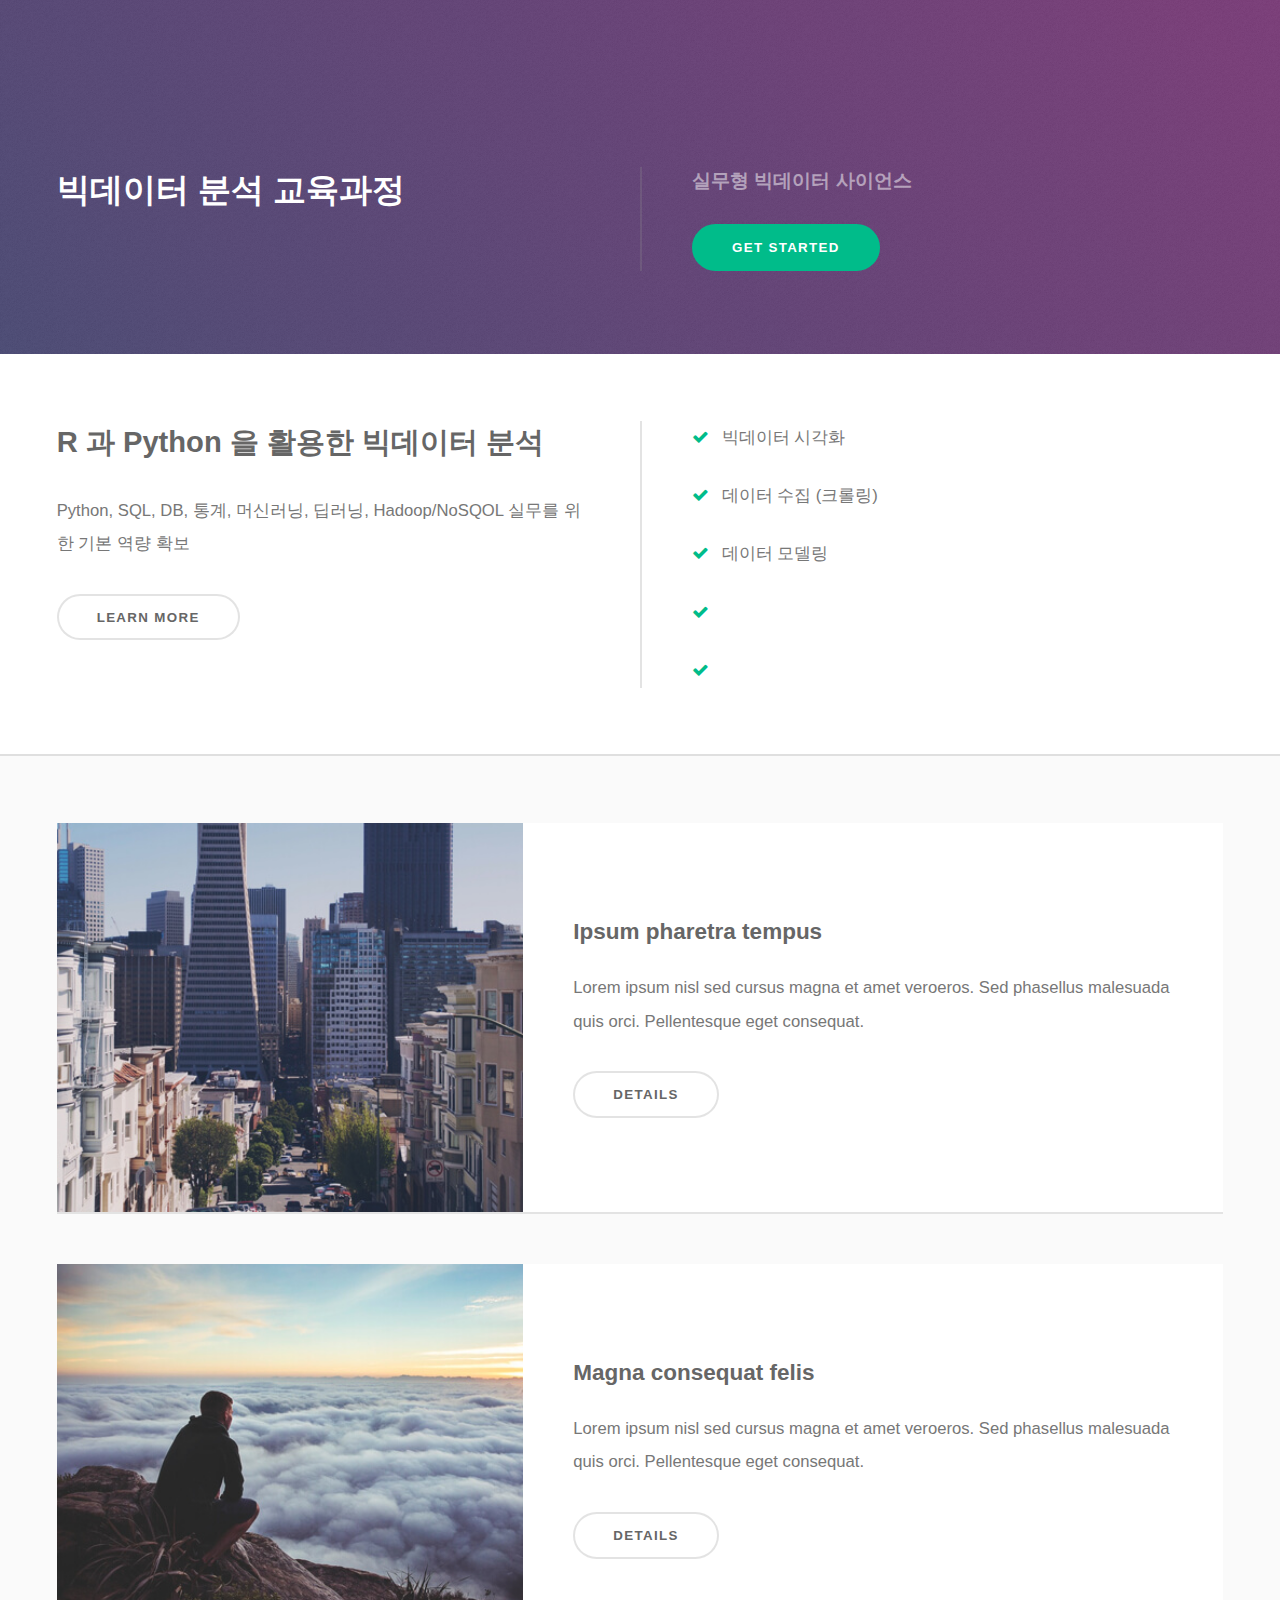
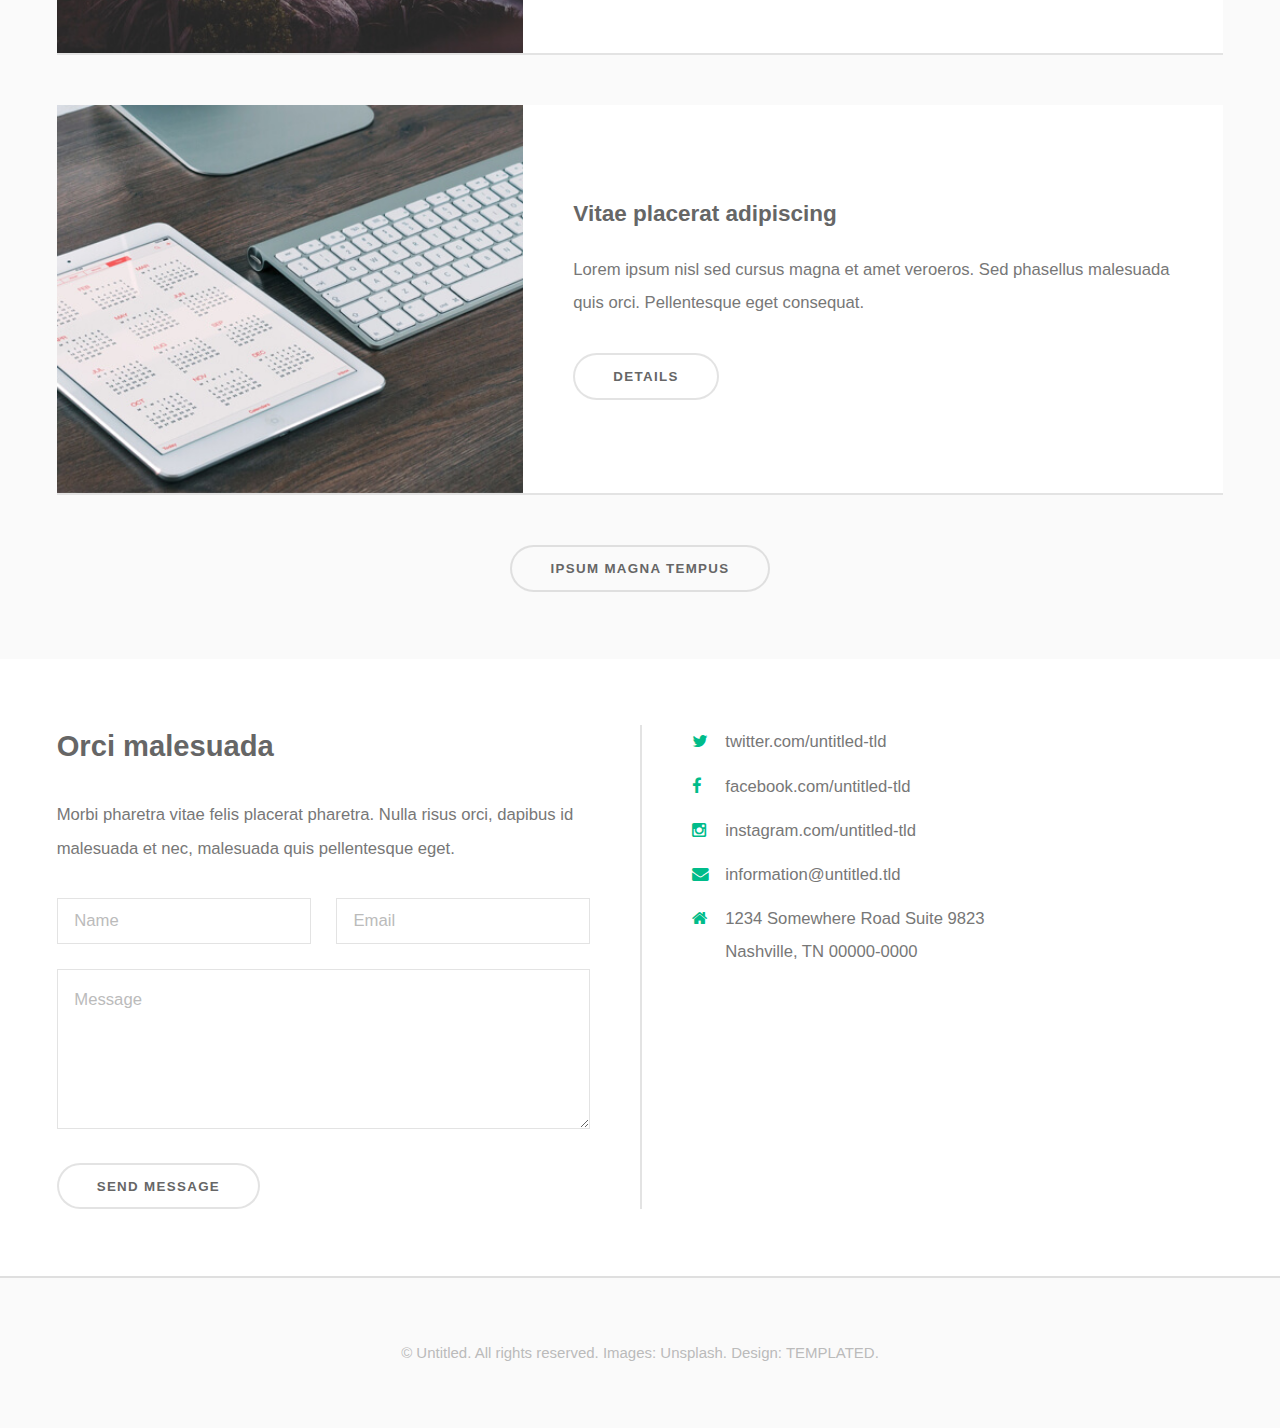
==== commit 4fcb4713: "Update index.html" ====
--- a/index.html
+++ b/index.html
@@ -19,7 +19,7 @@
 			<section id="banner">
 				<div class="inner split">
 					<section>
-						<h2>빅데이터 분석 교육과정 <a href="http://templated.co">TEMPLATED</a></h2>
+						<h2>빅데이터 분석 교육과정 <a href="http://templated.co"></a></h2>
 					</section>
 					<section>
 						<p>실무형 빅데이터 사이언스</p>
@@ -42,11 +42,11 @@
 					</section>
 					<section>
 						<ul class="checklist">
-							<li>빅데이터 기본 프로그래밍</li>
-							<li>Amet veroeros sed aliquam consequat</li>
-							<li>Tempus lorem adipiscing et lorem</li>
-							<li>Morbi pharetra vitae felis placerat</li>
-							<li>Pharetra nulla risus orci dapibus</li>
+							<li>빅데이터 시각화</li>
+							<li>데이터 수집 (크롤링)</li>
+							<li>데이터 모델링 </li>
+							<li></li>
+							<li></li>
 						</ul>
 					</section>
 				</div>
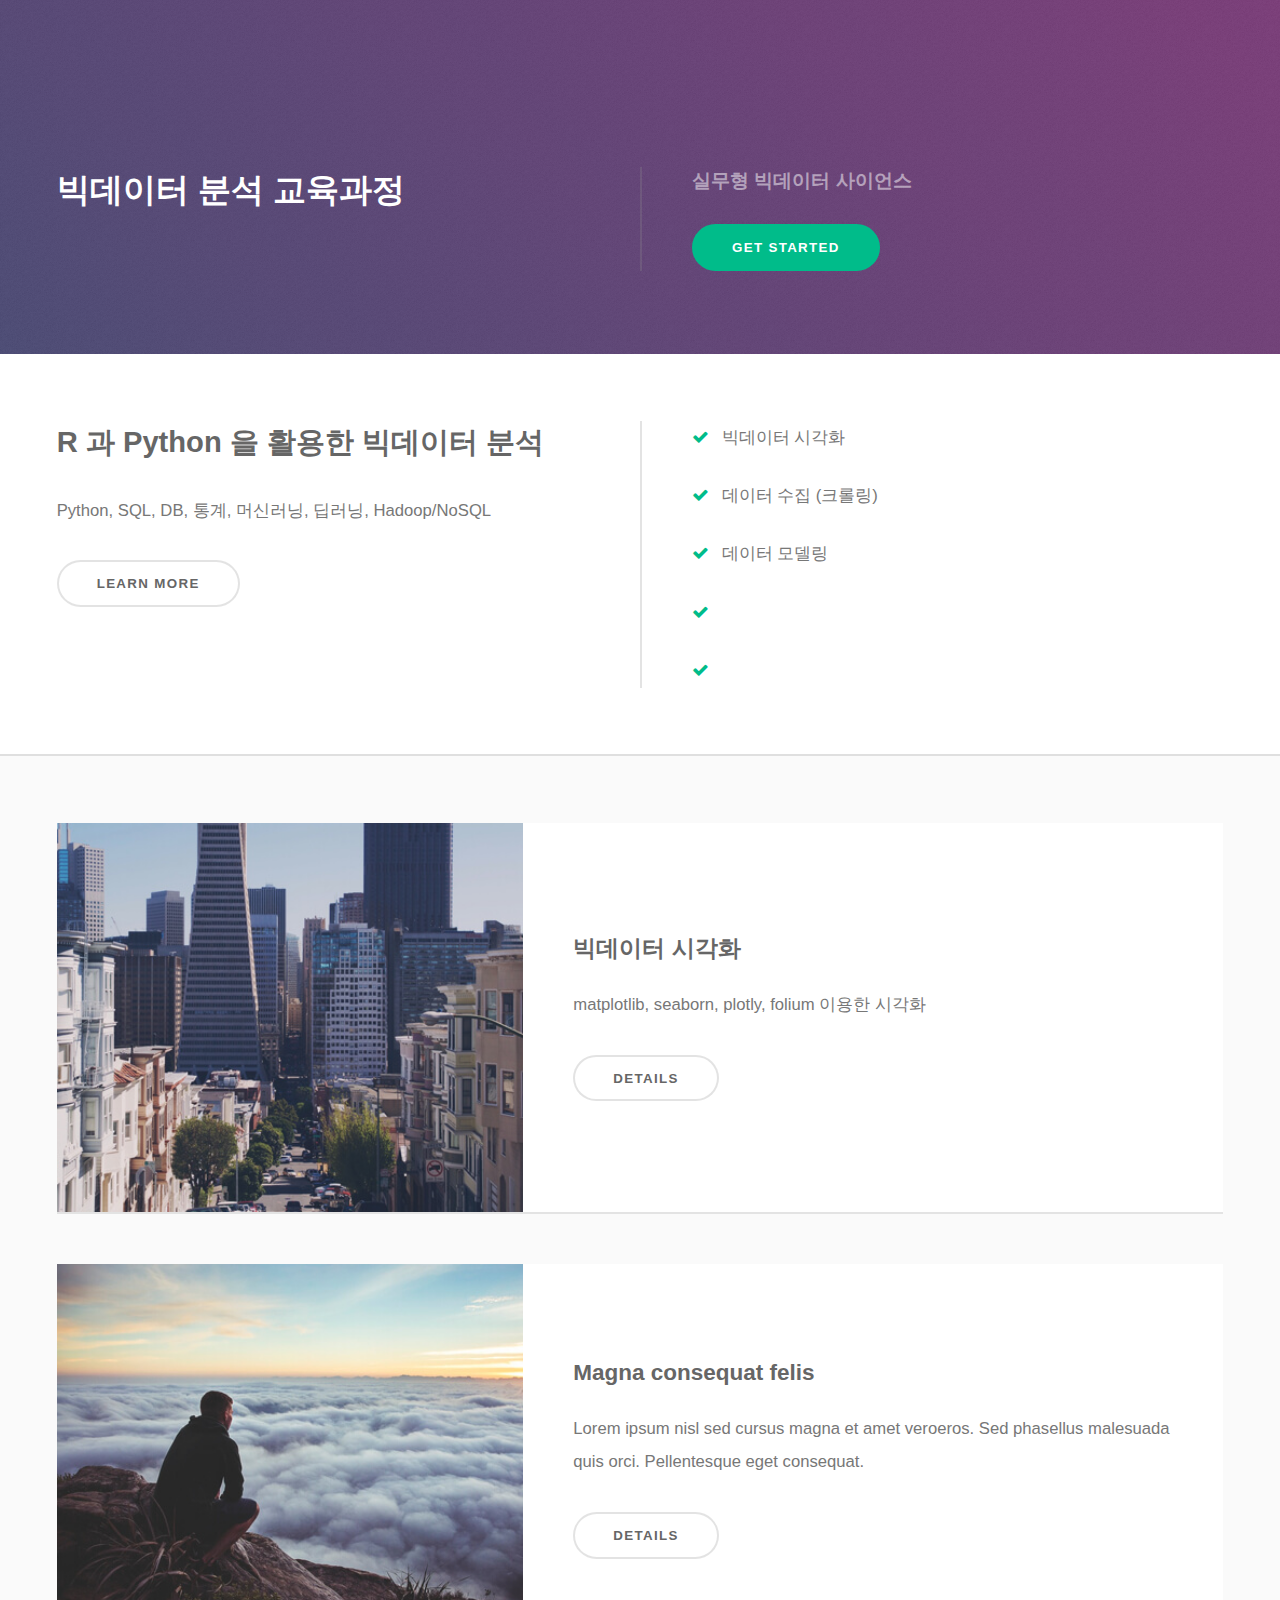
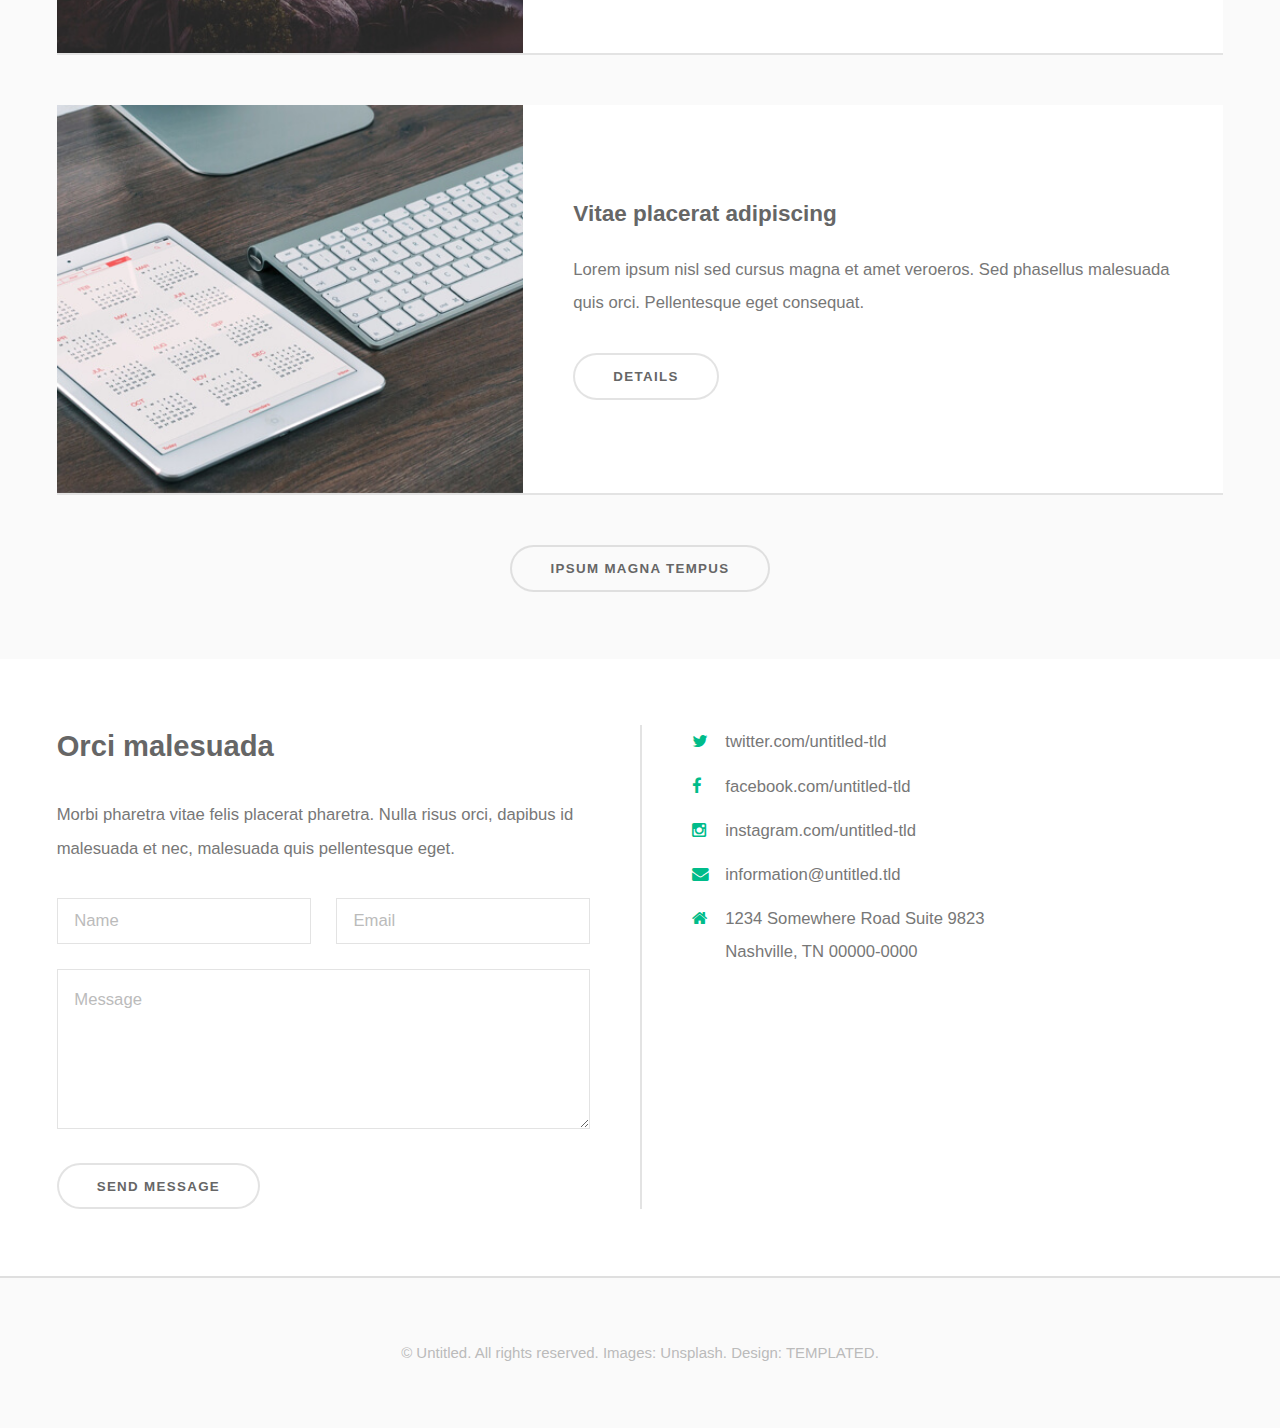
==== commit 30bca6f4: "Update index.html" ====
--- a/index.html
+++ b/index.html
@@ -35,7 +35,7 @@
 				<div class="inner split">
 					<section>
 						<h2>R 과 Python 을 활용한 빅데이터 분석</h2>
-						<p>Python, SQL, DB, 통계, 머신러닝, 딥러닝, Hadoop/NoSQOL 실무를 위한 기본 역량 확보</p>
+						<p>Python, SQL, DB, 통계, 머신러닝, 딥러닝, Hadoop/NoSQL</p>
 						<ul class="actions">
 							<li><a href="#" class="button alt">Learn more</a></li>
 						</ul>
@@ -60,8 +60,8 @@
 							<img src="images/pic01.jpg" alt="" />
 						</div>
 						<div class="content">
-							<h3>Ipsum pharetra tempus</h3>
-							<p>Lorem ipsum nisl sed cursus magna et amet veroeros. Sed phasellus malesuada quis orci. Pellentesque eget consequat.</p>
+							<h3>빅데이터 시각화</h3>
+							<p>matplotlib, seaborn, plotly, folium 이용한 시각화 </p>
 							<ul class="actions">
 								<li><a href="#" class="button alt">Details</a></li>
 							</ul>
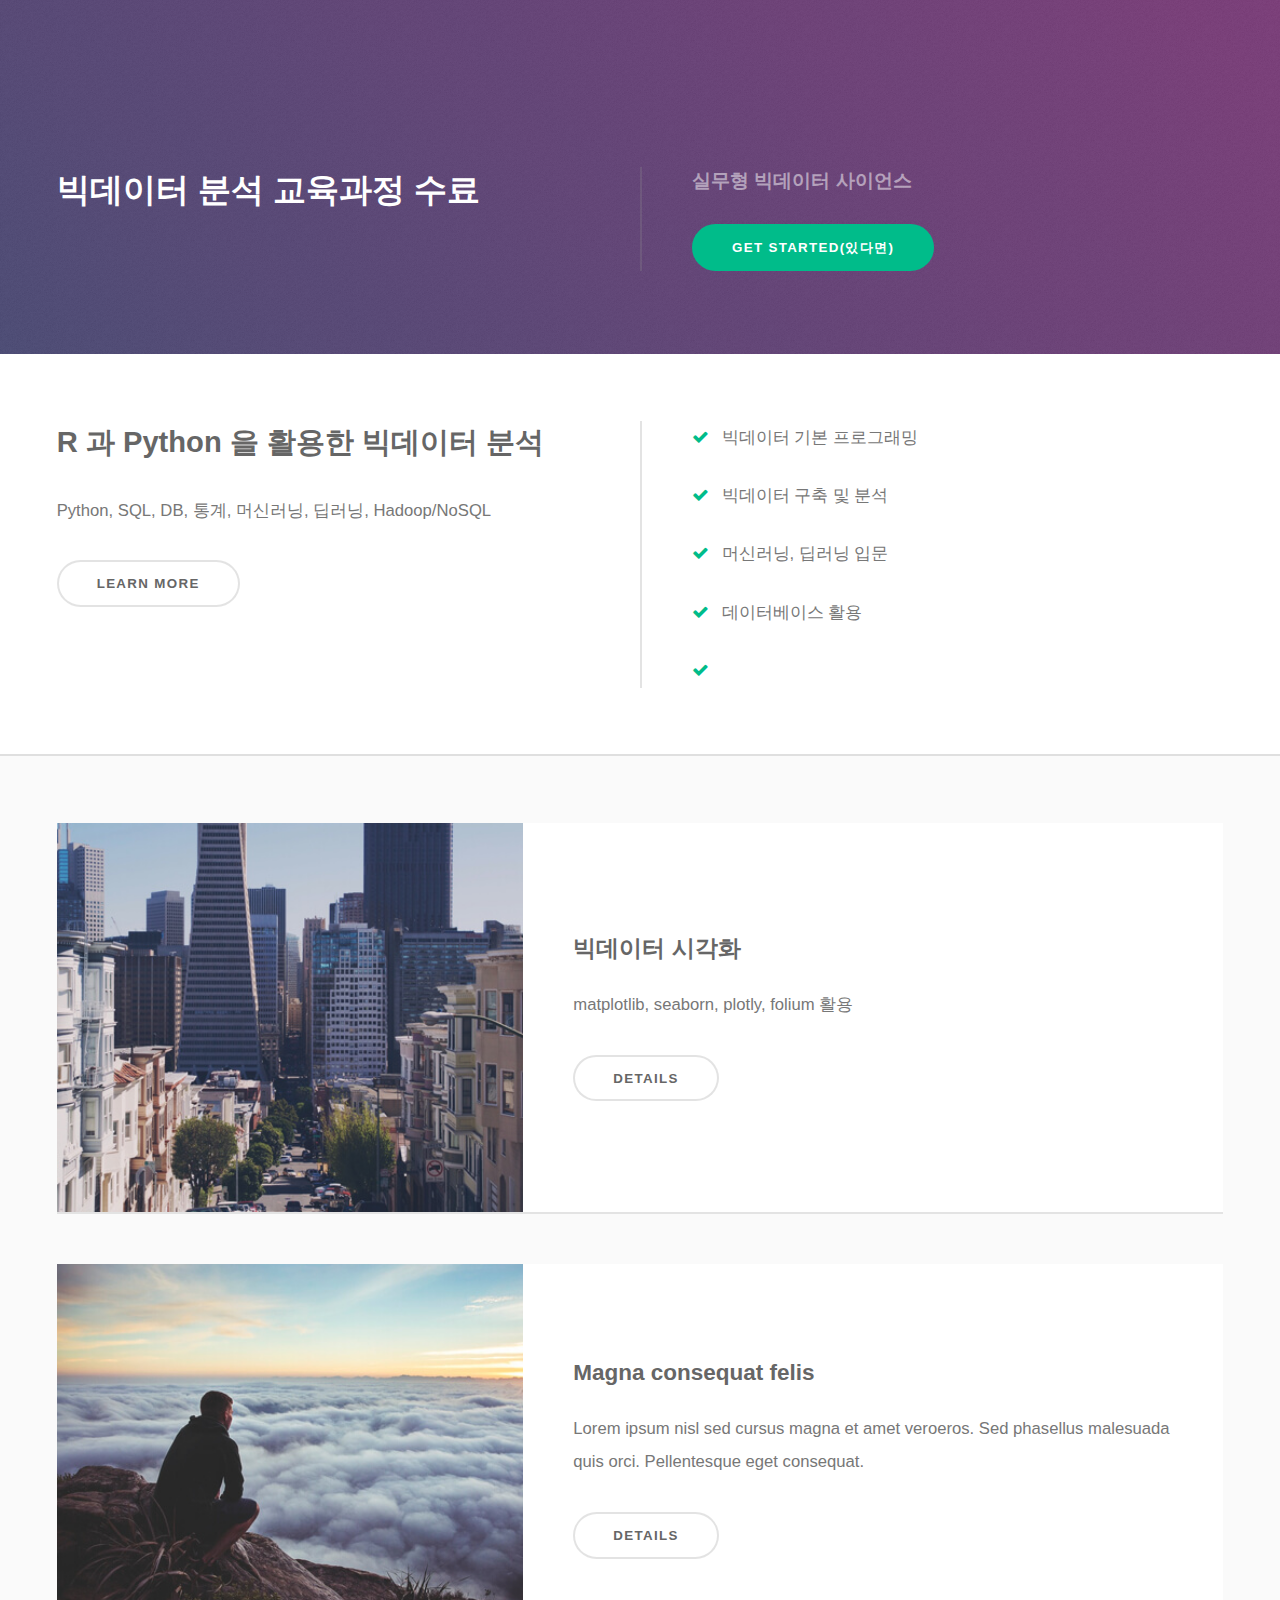
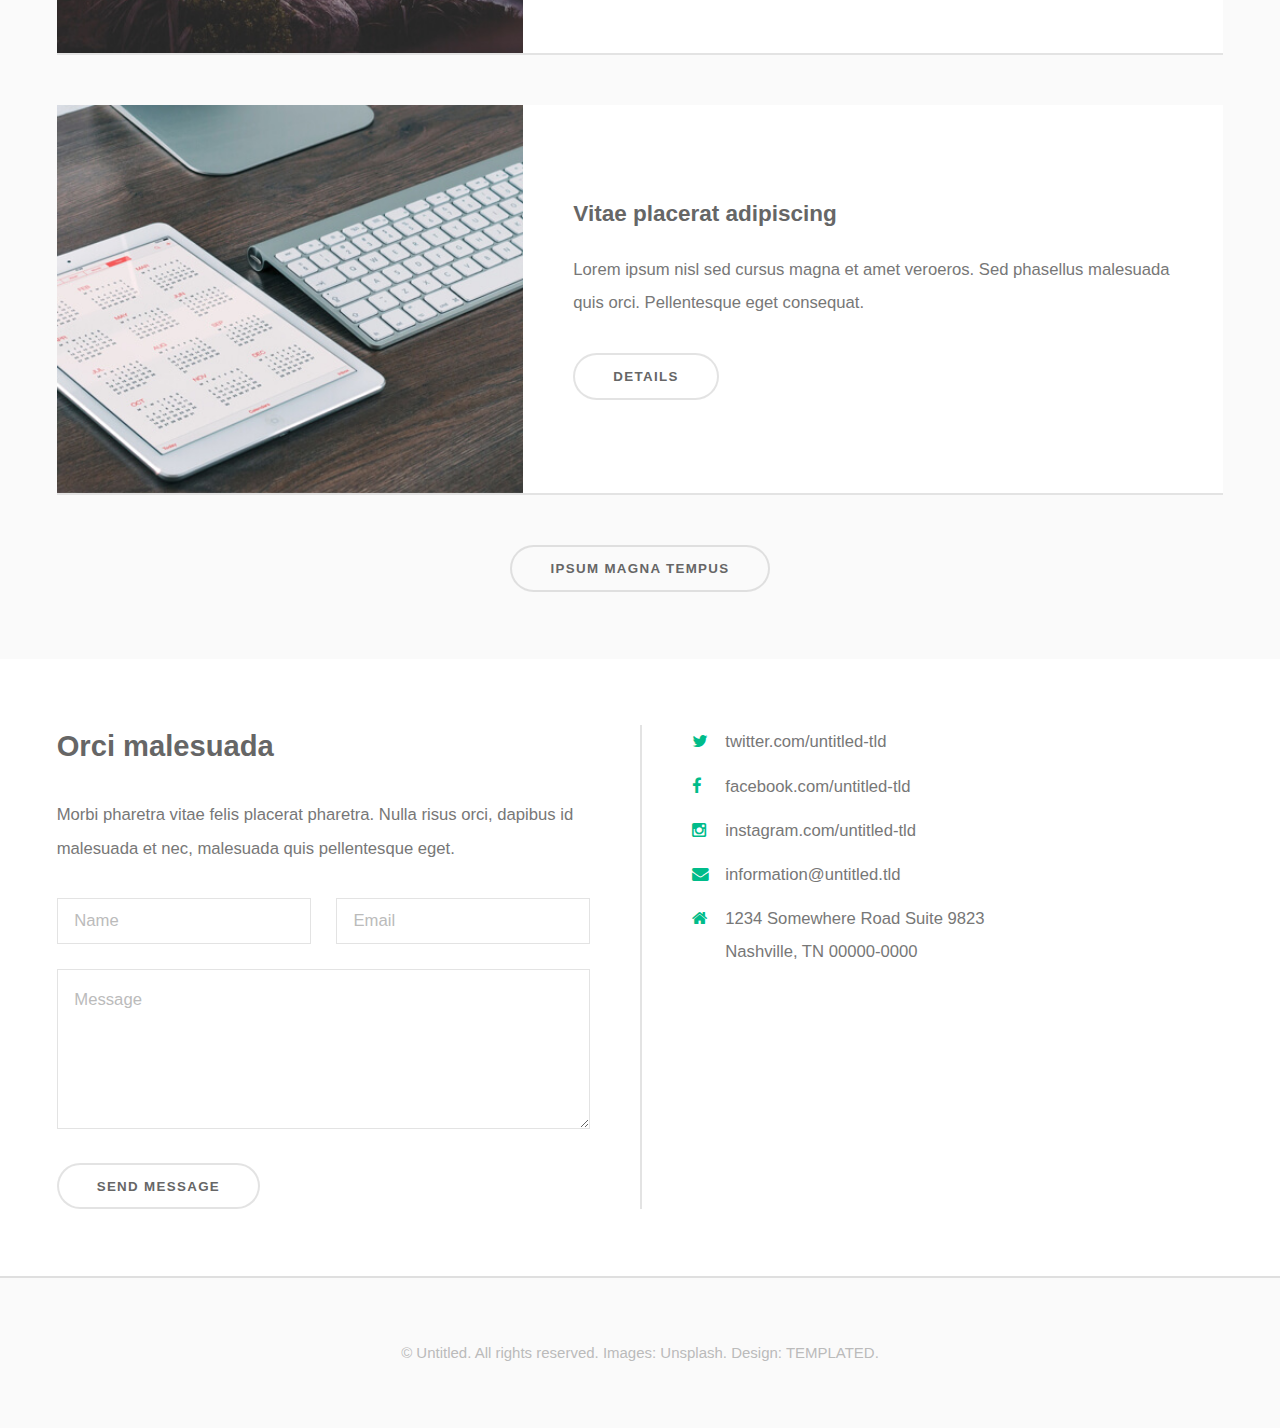
==== commit 79e0e347: "Update index.html" ====
--- a/index.html
+++ b/index.html
@@ -19,12 +19,12 @@
 			<section id="banner">
 				<div class="inner split">
 					<section>
-						<h2>빅데이터 분석 교육과정 <a href="http://templated.co"></a></h2>
+						<h2>빅데이터 분석 교육과정 수료<a href="http://templated.co"></a></h2>
 					</section>
 					<section>
 						<p>실무형 빅데이터 사이언스</p>
 						<ul class="actions">
-							<li><a href="#" class="button special">Get started</a></li>
+							<li><a href="#" class="button special">Get started(있다면)</a></li>
 						</ul>
 					</section>
 				</div>
@@ -42,10 +42,10 @@
 					</section>
 					<section>
 						<ul class="checklist">
-							<li>빅데이터 시각화</li>
-							<li>데이터 수집 (크롤링)</li>
-							<li>데이터 모델링 </li>
-							<li></li>
+							<li>빅데이터 기본 프로그래밍</li>
+							<li>빅데이터 구축 및 분석</li>
+							<li>머신러닝, 딥러닝 입문</li>
+							<li>데이터베이스 활용</li>
 							<li></li>
 						</ul>
 					</section>
@@ -61,9 +61,9 @@
 						</div>
 						<div class="content">
 							<h3>빅데이터 시각화</h3>
-							<p>matplotlib, seaborn, plotly, folium 이용한 시각화 </p>
+							<p>matplotlib, seaborn, plotly, folium 활용</p>
 							<ul class="actions">
-								<li><a href="#" class="button alt">Details</a></li>
+								<li><a href="./datavis/index.html" class="button alt">Details</a></li>
 							</ul>
 						</div>
 					</div>
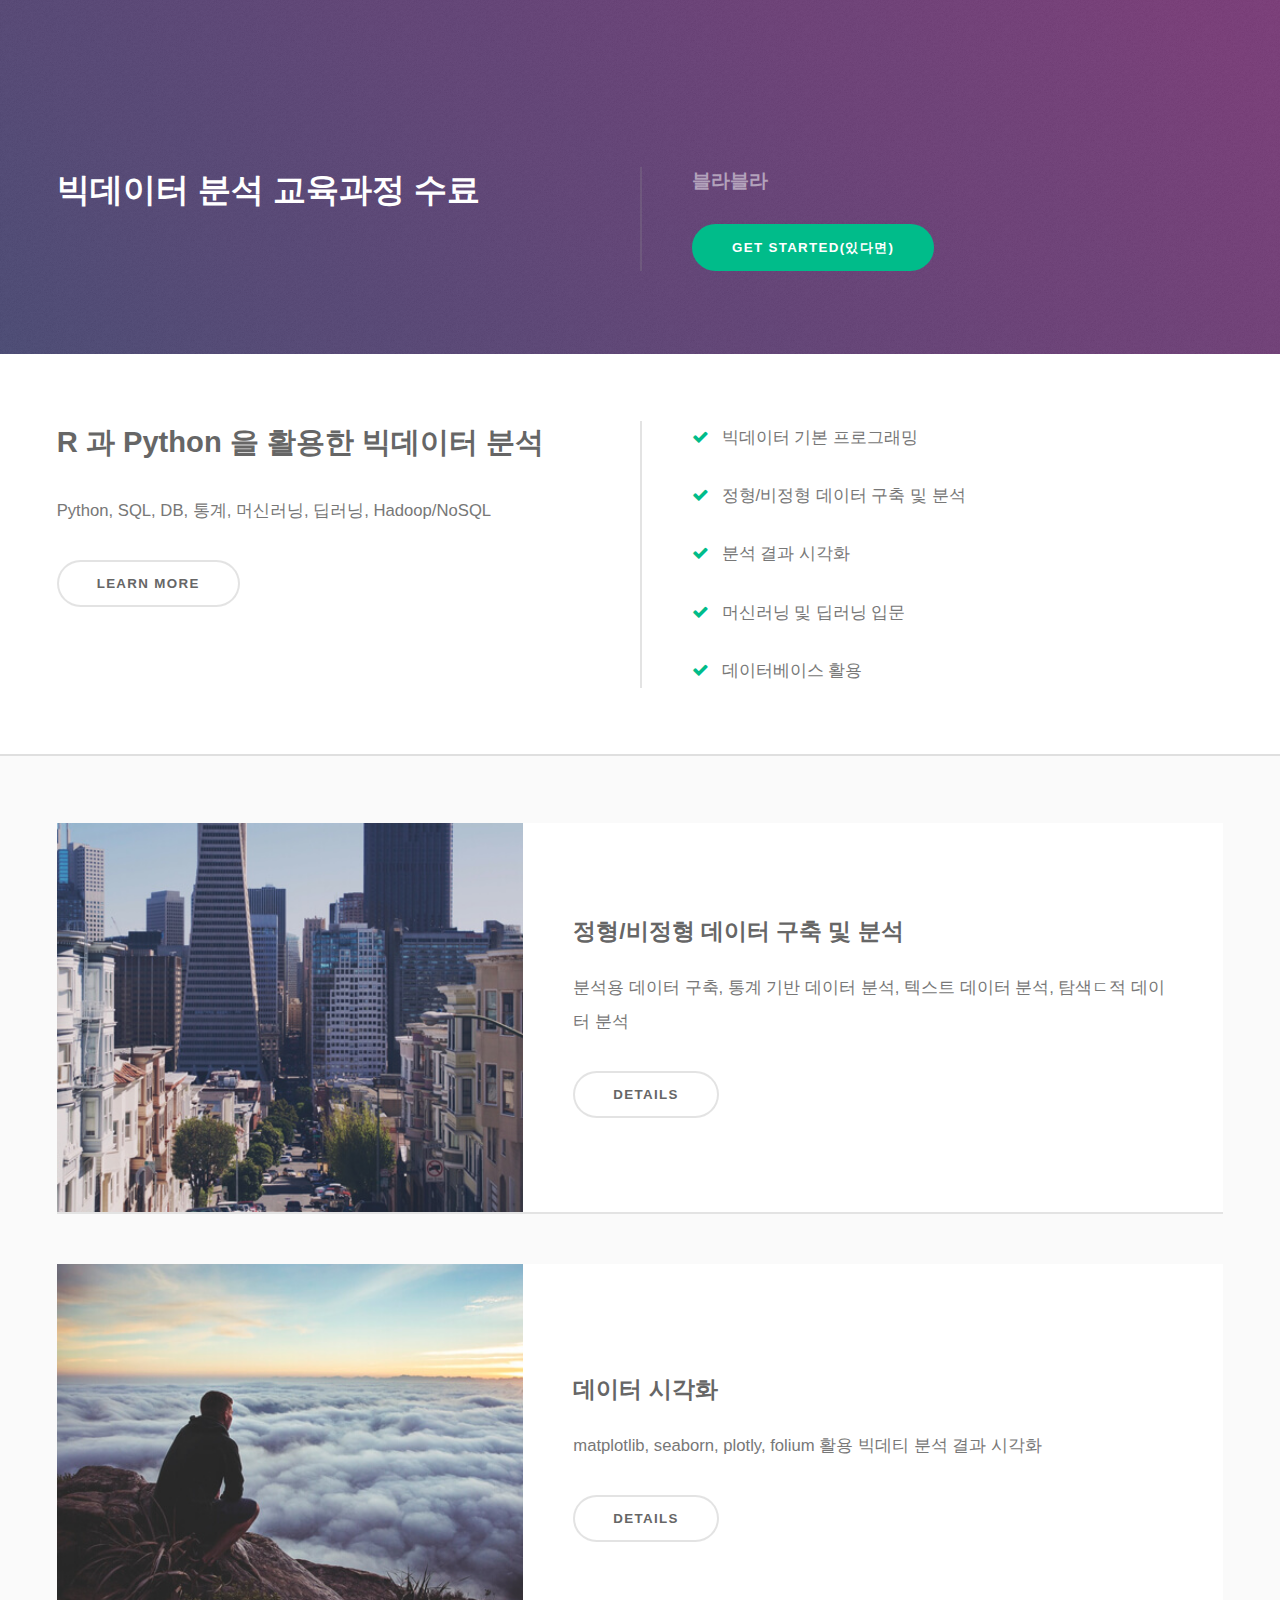
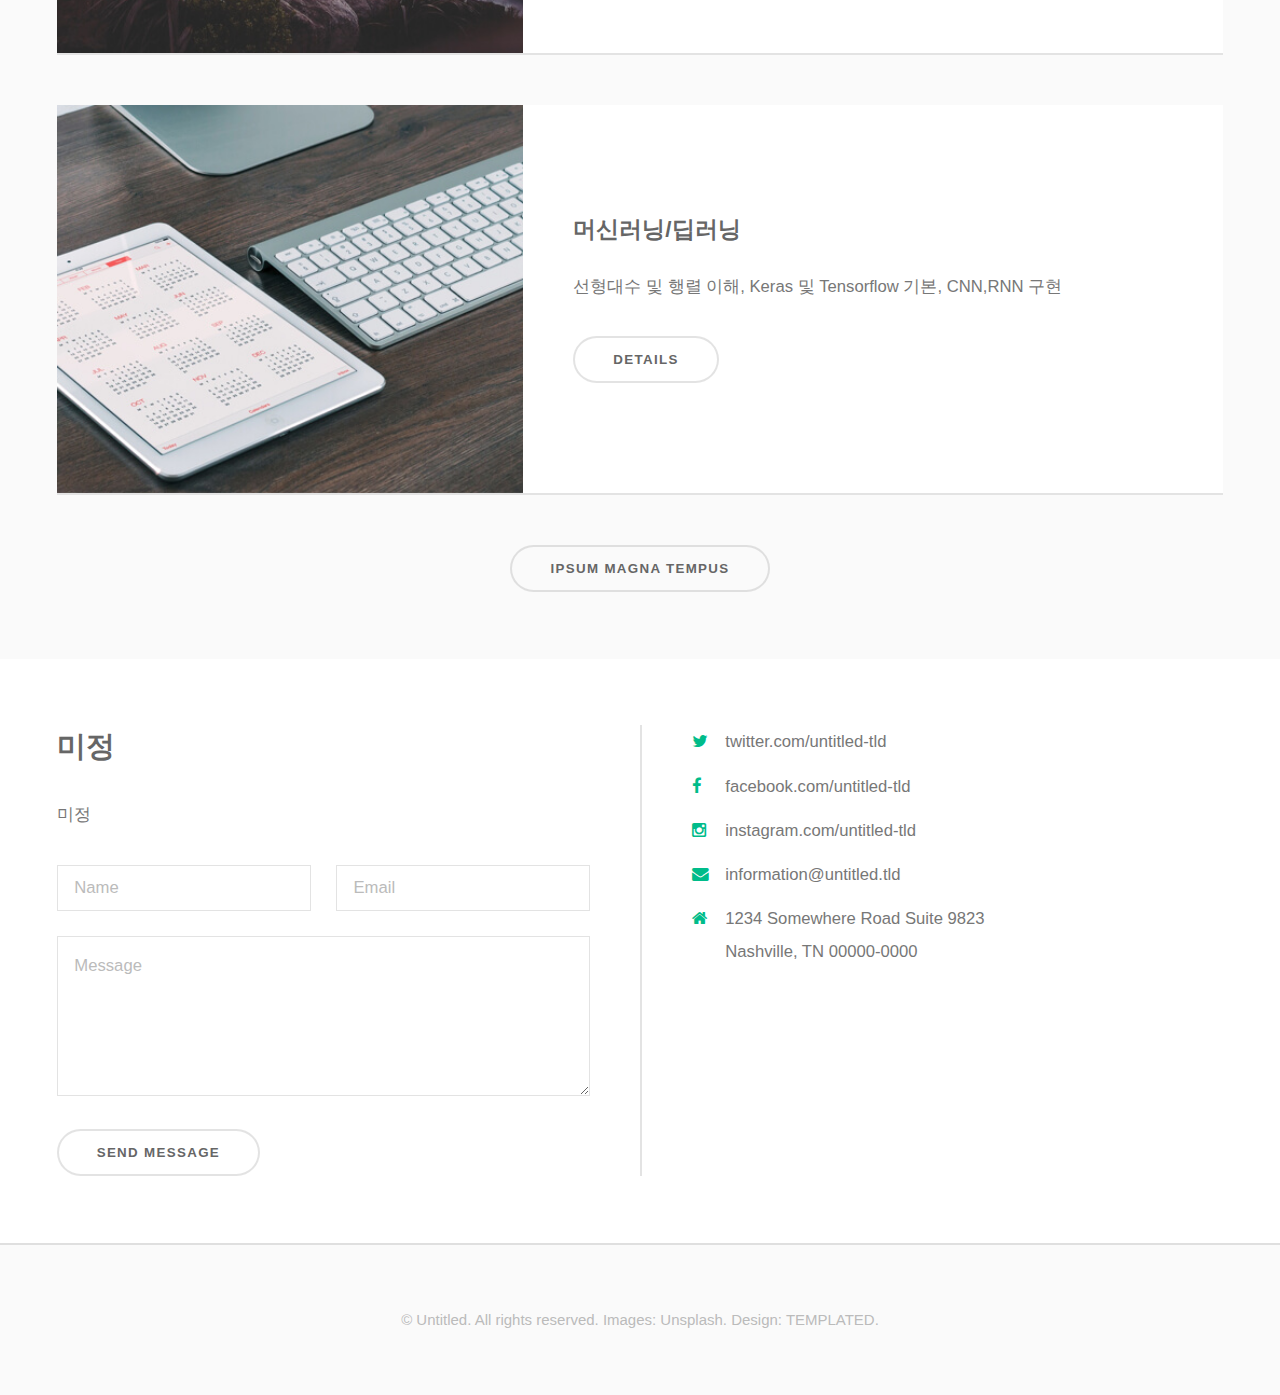
==== commit 49f129ea: "Update index.html" ====
--- a/index.html
+++ b/index.html
@@ -6,7 +6,7 @@
 -->
 <html>
 	<head>
-		<title>My portfolio</title>
+		<title>Data Science</title>
 		<meta charset="utf-8" />
 		<meta name="viewport" content="width=device-width, initial-scale=1" />
 		<!--[if lte IE 8]><script src="assets/js/ie/html5shiv.js"></script><![endif]-->
@@ -22,7 +22,7 @@
 						<h2>빅데이터 분석 교육과정 수료<a href="http://templated.co"></a></h2>
 					</section>
 					<section>
-						<p>실무형 빅데이터 사이언스</p>
+						<p>블라블라</p>
 						<ul class="actions">
 							<li><a href="#" class="button special">Get started(있다면)</a></li>
 						</ul>
@@ -43,10 +43,11 @@
 					<section>
 						<ul class="checklist">
 							<li>빅데이터 기본 프로그래밍</li>
-							<li>빅데이터 구축 및 분석</li>
-							<li>머신러닝, 딥러닝 입문</li>
+							<li>정형/비정형 데이터 구축 및 분석</li>
+							<li>분석 결과 시각화 </li>
+							<li>머신러닝 및 딥러닝 입문</li>
 							<li>데이터베이스 활용</li>
-							<li></li>
+							
 						</ul>
 					</section>
 				</div>
@@ -60,8 +61,8 @@
 							<img src="images/pic01.jpg" alt="" />
 						</div>
 						<div class="content">
-							<h3>빅데이터 시각화</h3>
-							<p>matplotlib, seaborn, plotly, folium 활용</p>
+							<h3>정형/비정형 데이터 구축 및 분석</h3>
+							<p>분석용 데이터 구축, 통계 기반 데이터 분석, 텍스트 데이터 분석, 탐색ㄷ적 데이터 분석</p>
 							<ul class="actions">
 								<li><a href="./datavis/index.html" class="button alt">Details</a></li>
 							</ul>
@@ -72,8 +73,8 @@
 							<img src="images/pic02.jpg" alt="" />
 						</div>
 						<div class="content">
-							<h3>Magna consequat felis</h3>
-							<p>Lorem ipsum nisl sed cursus magna et amet veroeros. Sed phasellus malesuada quis orci. Pellentesque eget consequat.</p>
+							<h3>데이터 시각화</h3>
+							<p>matplotlib, seaborn, plotly, folium 활용 빅데티 분석 결과 시각화</p>
 							<ul class="actions">
 								<li><a href="#" class="button alt">Details</a></li>
 							</ul>
@@ -84,8 +85,8 @@
 							<img src="images/pic03.jpg" alt="" />
 						</div>
 						<div class="content">
-							<h3>Vitae placerat adipiscing</h3>
-							<p>Lorem ipsum nisl sed cursus magna et amet veroeros. Sed phasellus malesuada quis orci. Pellentesque eget consequat.</p>
+							<h3>머신러닝/딥러닝</h3>
+							<p>선형대수 및 행렬 이해, Keras 및 Tensorflow 기본, CNN,RNN 구현 </p>
 							<ul class="actions">
 								<li><a href="#" class="button alt">Details</a></li>
 							</ul>
@@ -101,8 +102,8 @@
 			<section id="contact" class="wrapper">
 				<div class="inner split">
 					<section>
-						<h2>Orci malesuada</h2>
-						<p>Morbi pharetra vitae felis placerat pharetra. Nulla risus orci, dapibus id malesuada et nec, malesuada quis pellentesque eget.</p>
+						<h2>미정</h2>
+						<p>미정</p>
 						<form action="#" class="alt" method="POST">
 							<div class="row uniform">
 								<div class="6u 12u$(xsmall)">
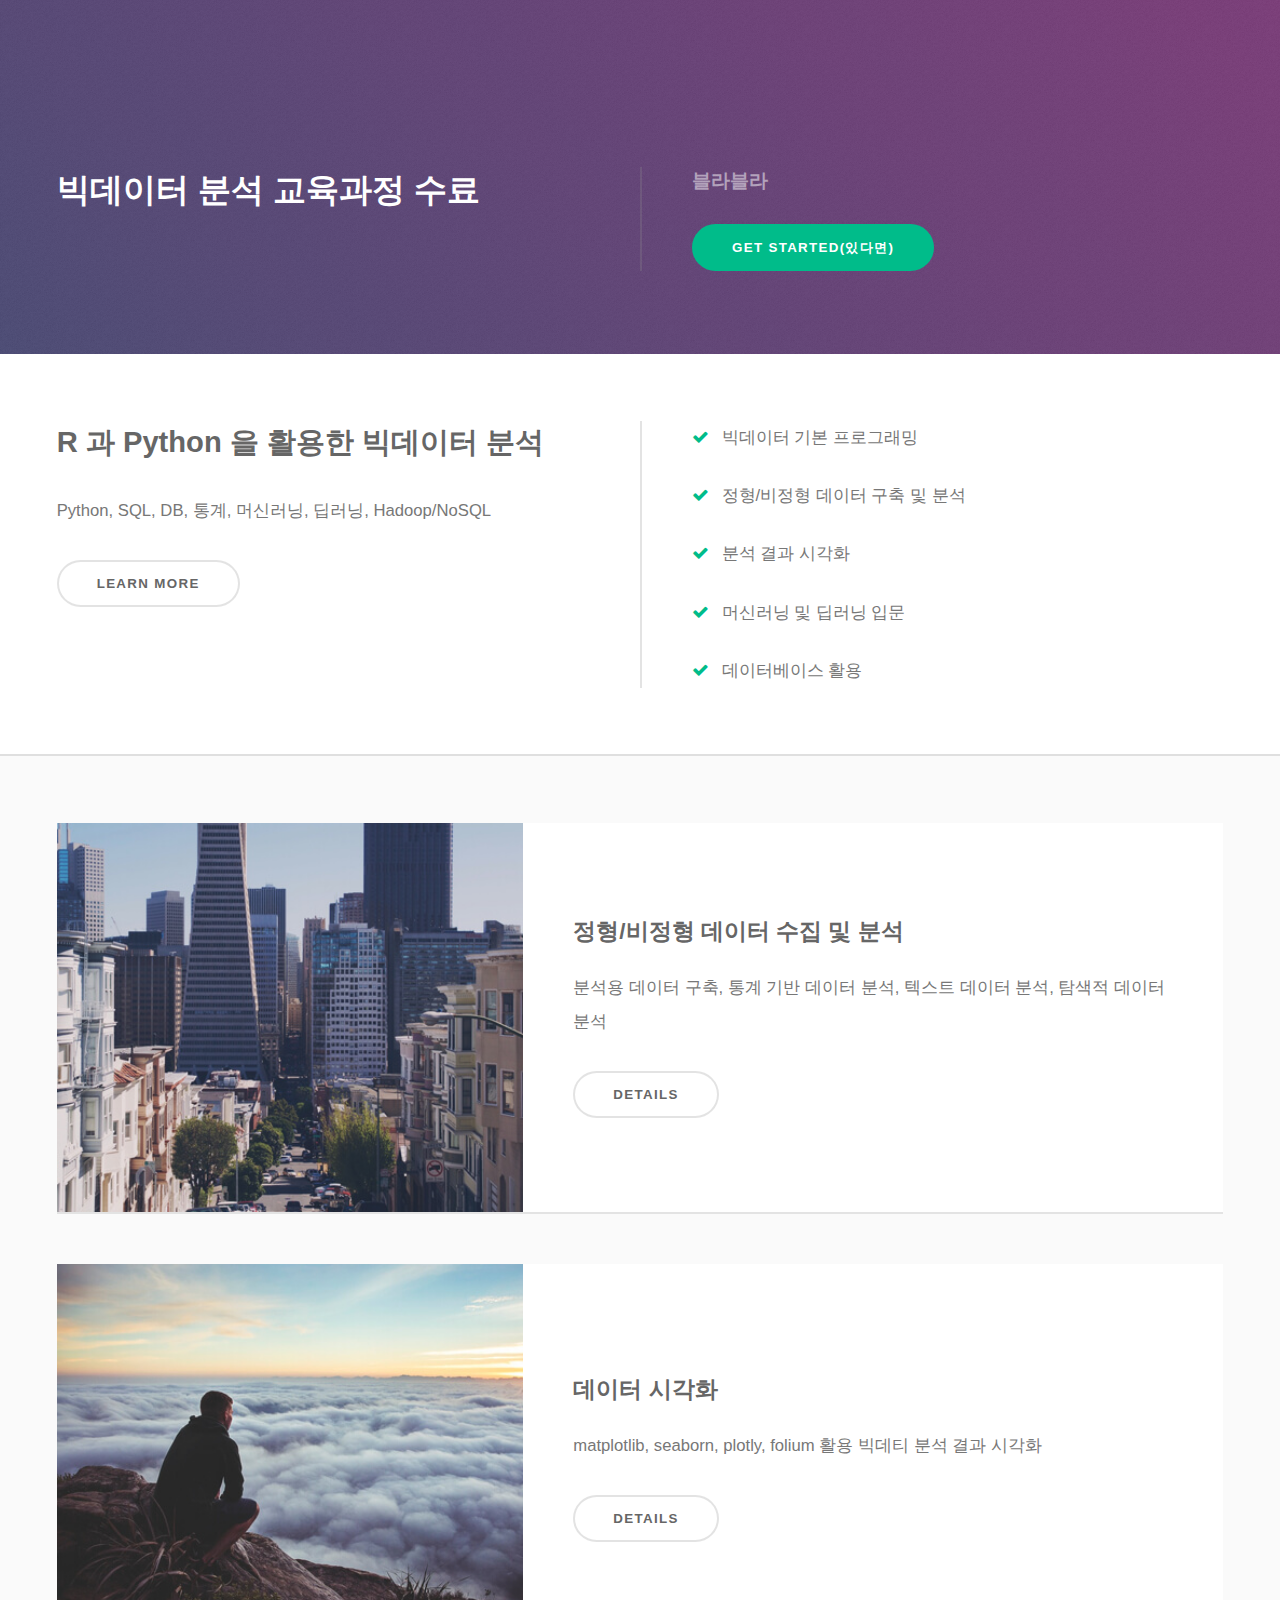
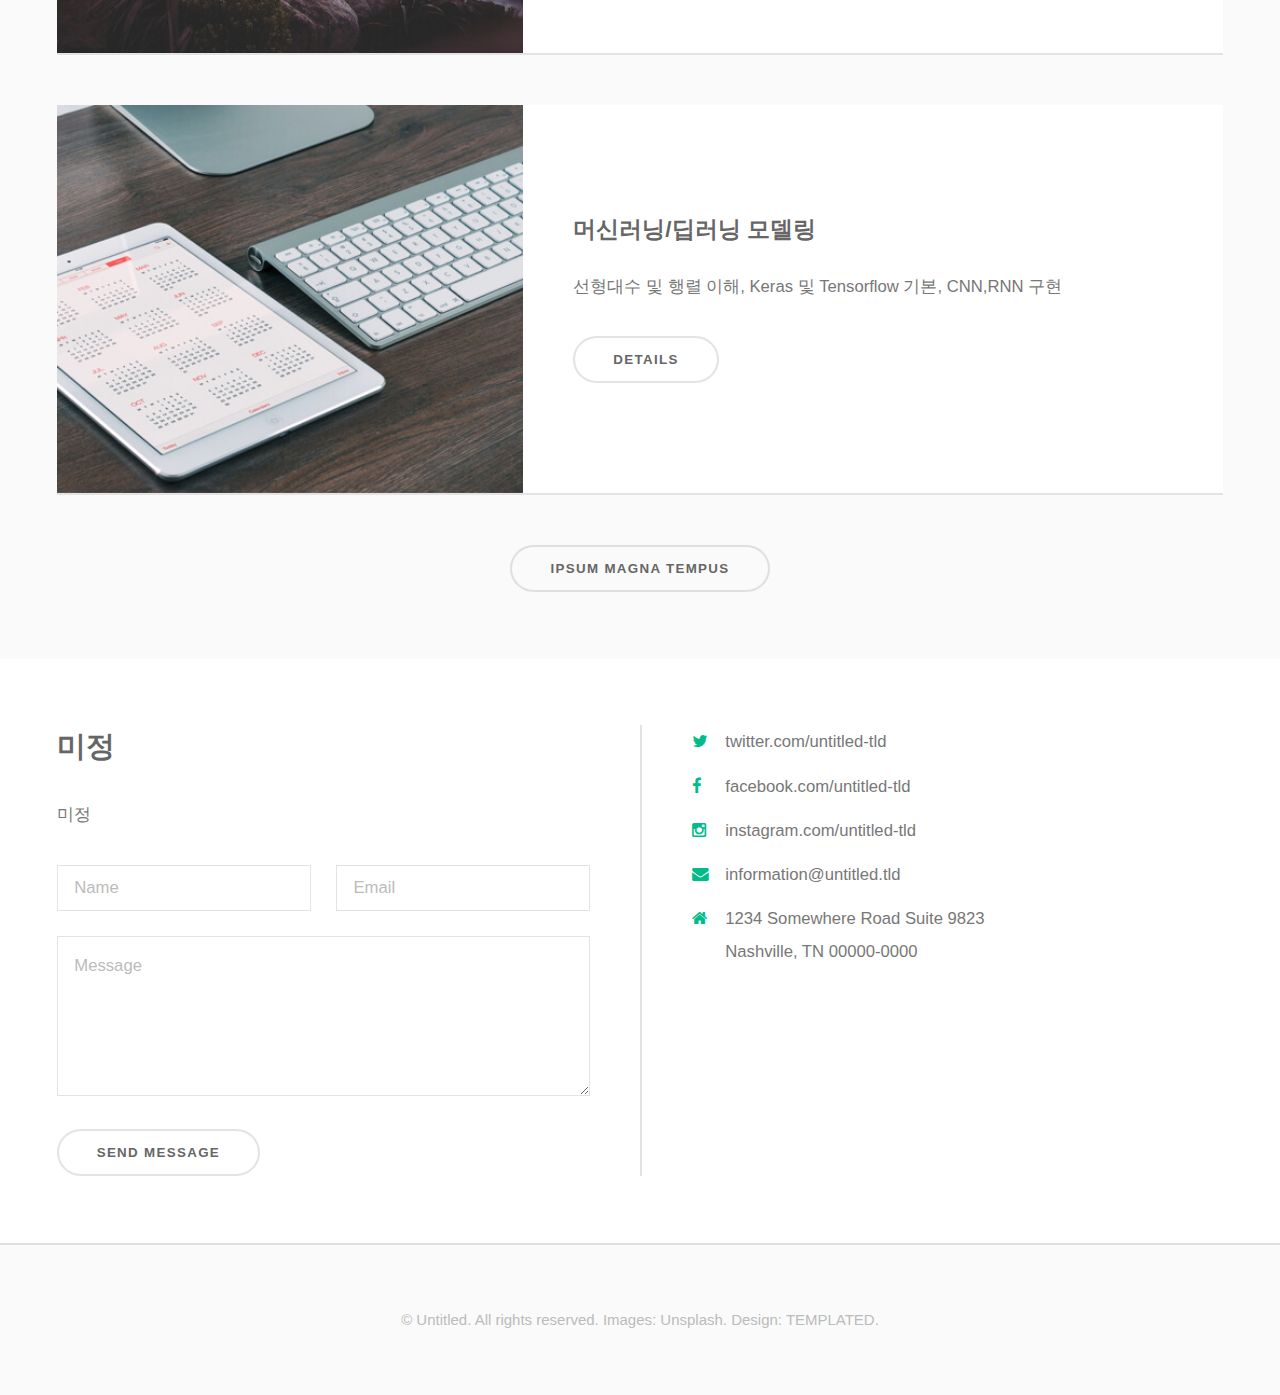
==== commit c6fd0e23: "Update index.html" ====
--- a/index.html
+++ b/index.html
@@ -61,8 +61,8 @@
 							<img src="images/pic01.jpg" alt="" />
 						</div>
 						<div class="content">
-							<h3>정형/비정형 데이터 구축 및 분석</h3>
-							<p>분석용 데이터 구축, 통계 기반 데이터 분석, 텍스트 데이터 분석, 탐색ㄷ적 데이터 분석</p>
+							<h3>정형/비정형 데이터 수집 및 분석</h3>
+							<p>분석용 데이터 구축, 통계 기반 데이터 분석, 텍스트 데이터 분석, 탐색적 데이터 분석</p>
 							<ul class="actions">
 								<li><a href="./datavis/index.html" class="button alt">Details</a></li>
 							</ul>
@@ -85,7 +85,7 @@
 							<img src="images/pic03.jpg" alt="" />
 						</div>
 						<div class="content">
-							<h3>머신러닝/딥러닝</h3>
+							<h3>머신러닝/딥러닝 모델링</h3>
 							<p>선형대수 및 행렬 이해, Keras 및 Tensorflow 기본, CNN,RNN 구현 </p>
 							<ul class="actions">
 								<li><a href="#" class="button alt">Details</a></li>
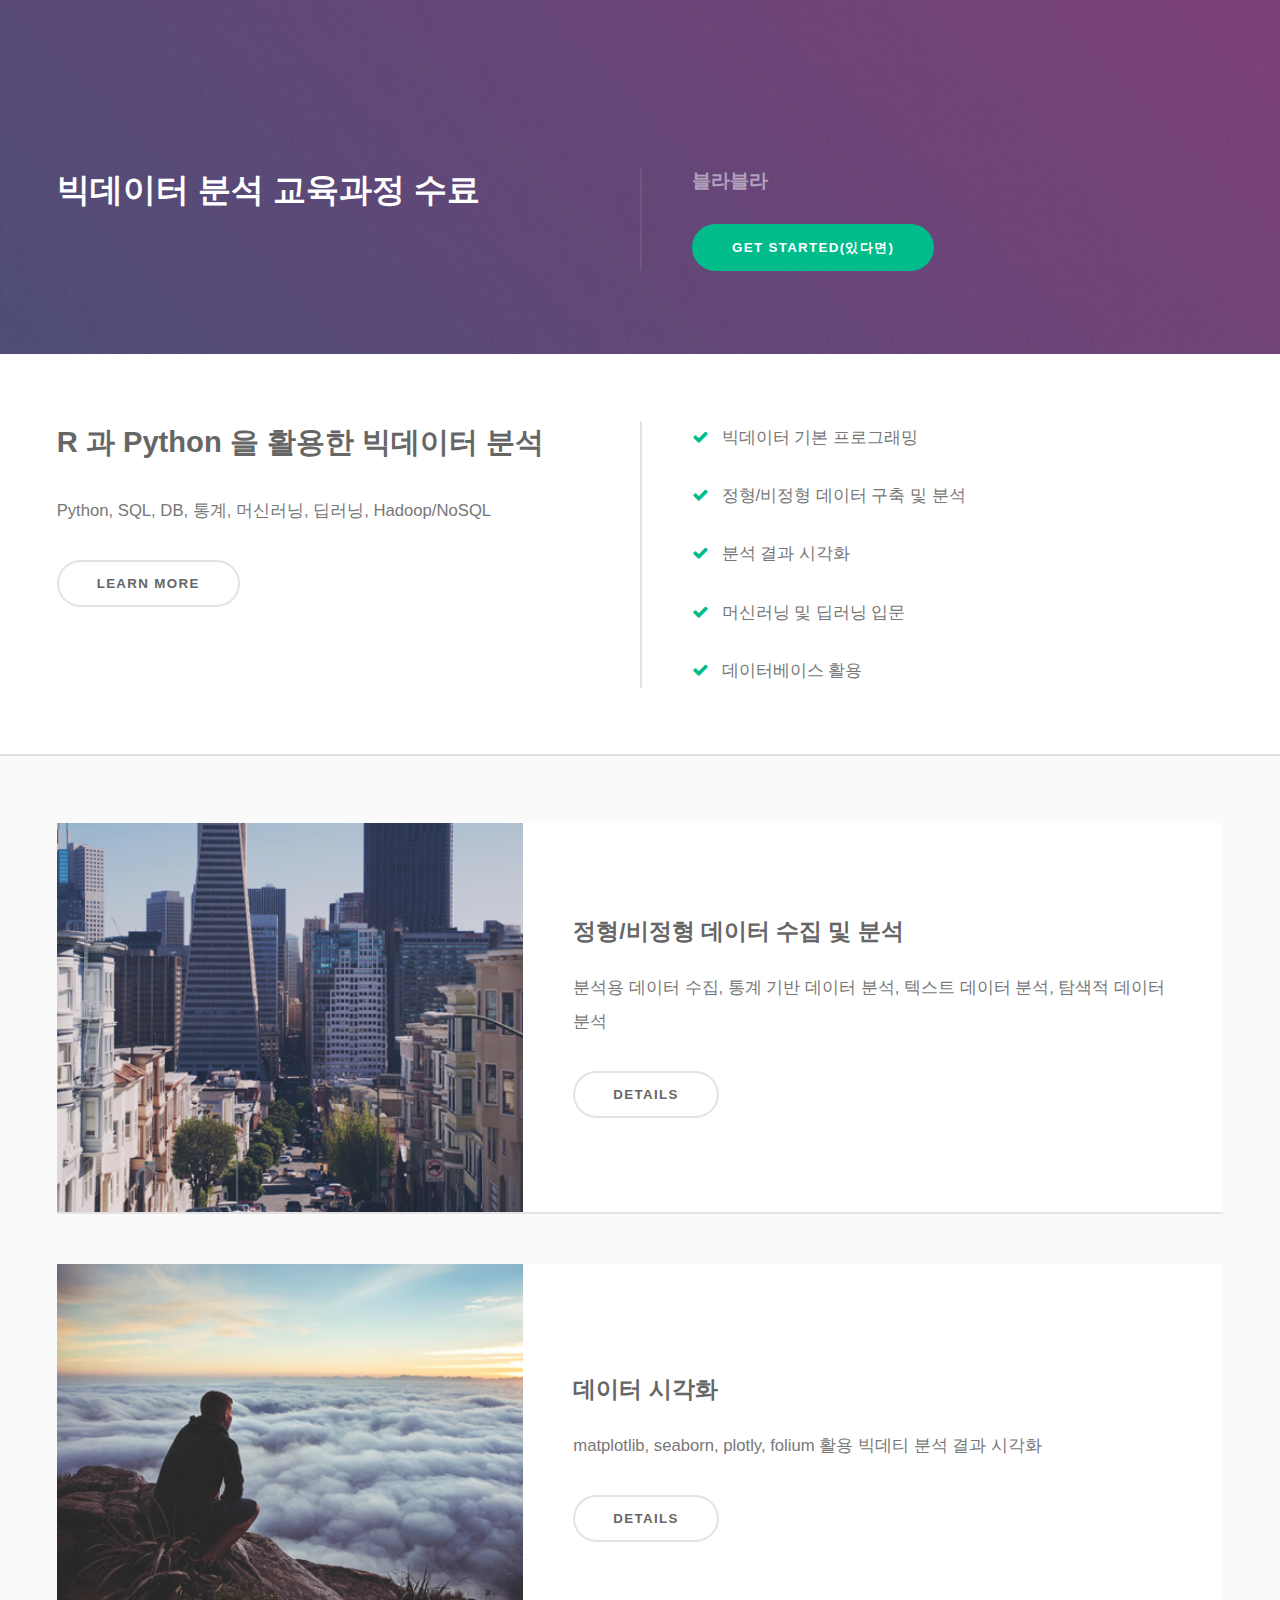
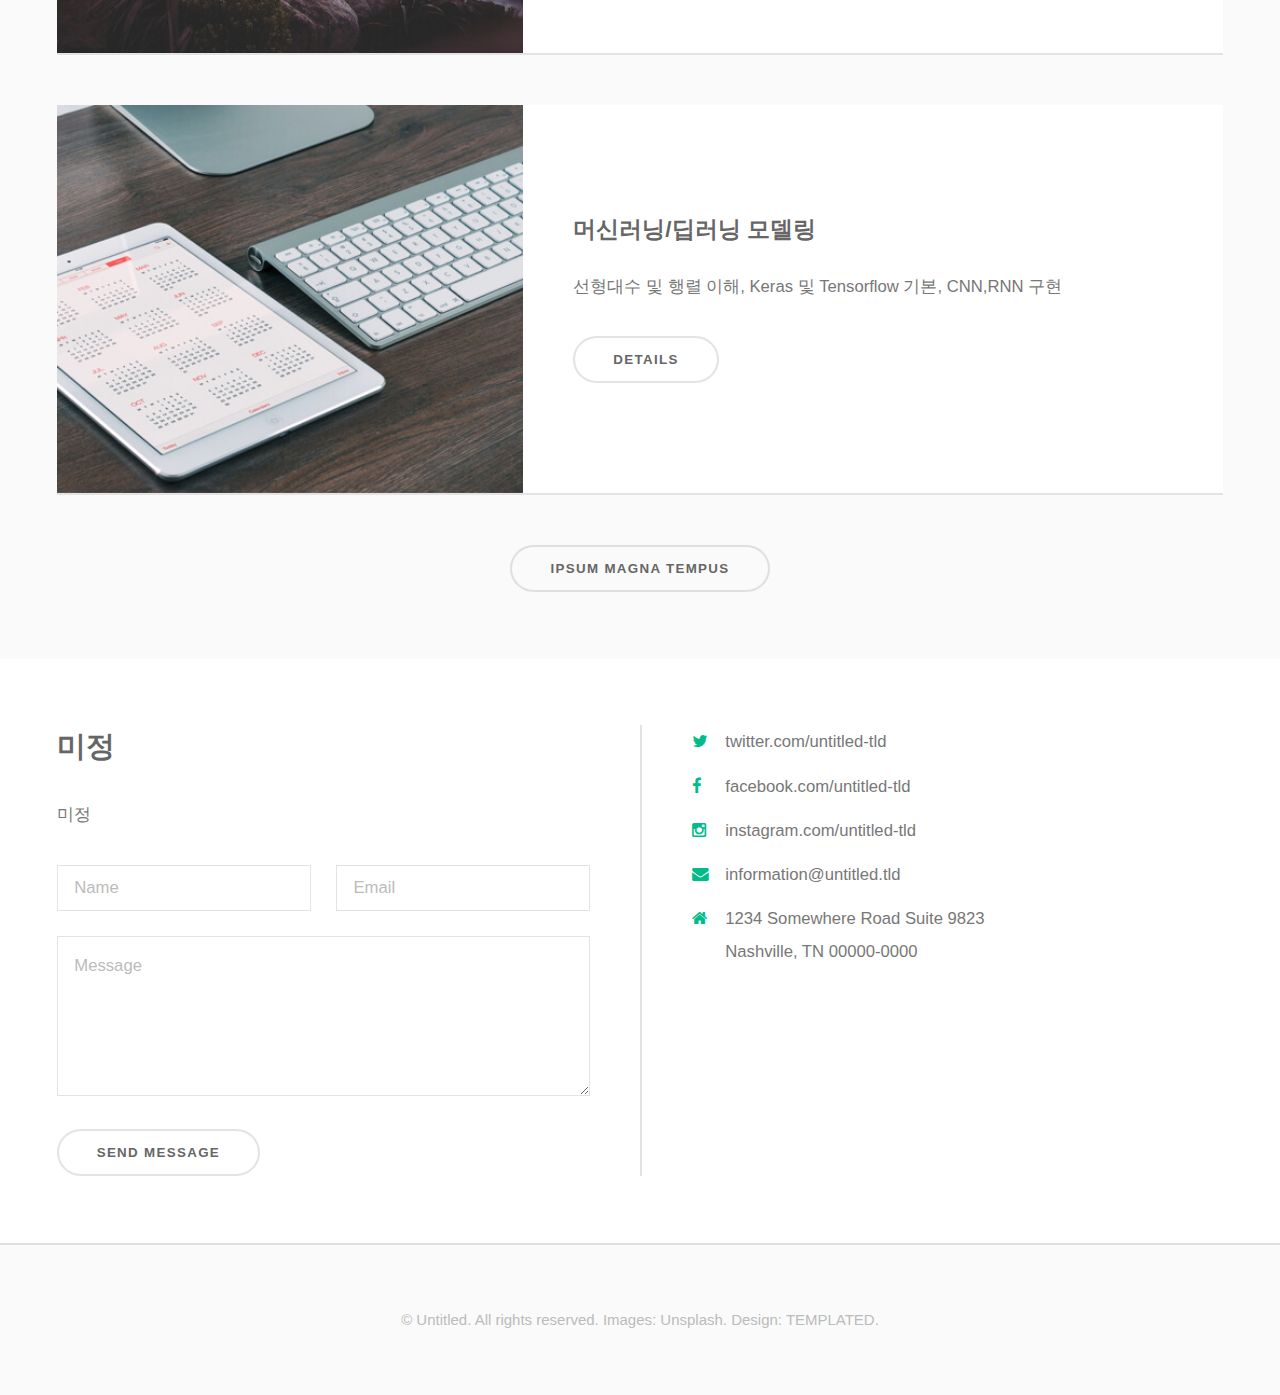
==== commit edda3eb1: "Update index.html" ====
--- a/index.html
+++ b/index.html
@@ -62,7 +62,7 @@
 						</div>
 						<div class="content">
 							<h3>정형/비정형 데이터 수집 및 분석</h3>
-							<p>분석용 데이터 구축, 통계 기반 데이터 분석, 텍스트 데이터 분석, 탐색적 데이터 분석</p>
+							<p>분석용 데이터 수집, 통계 기반 데이터 분석, 텍스트 데이터 분석, 탐색적 데이터 분석</p>
 							<ul class="actions">
 								<li><a href="./datavis/index.html" class="button alt">Details</a></li>
 							</ul>
